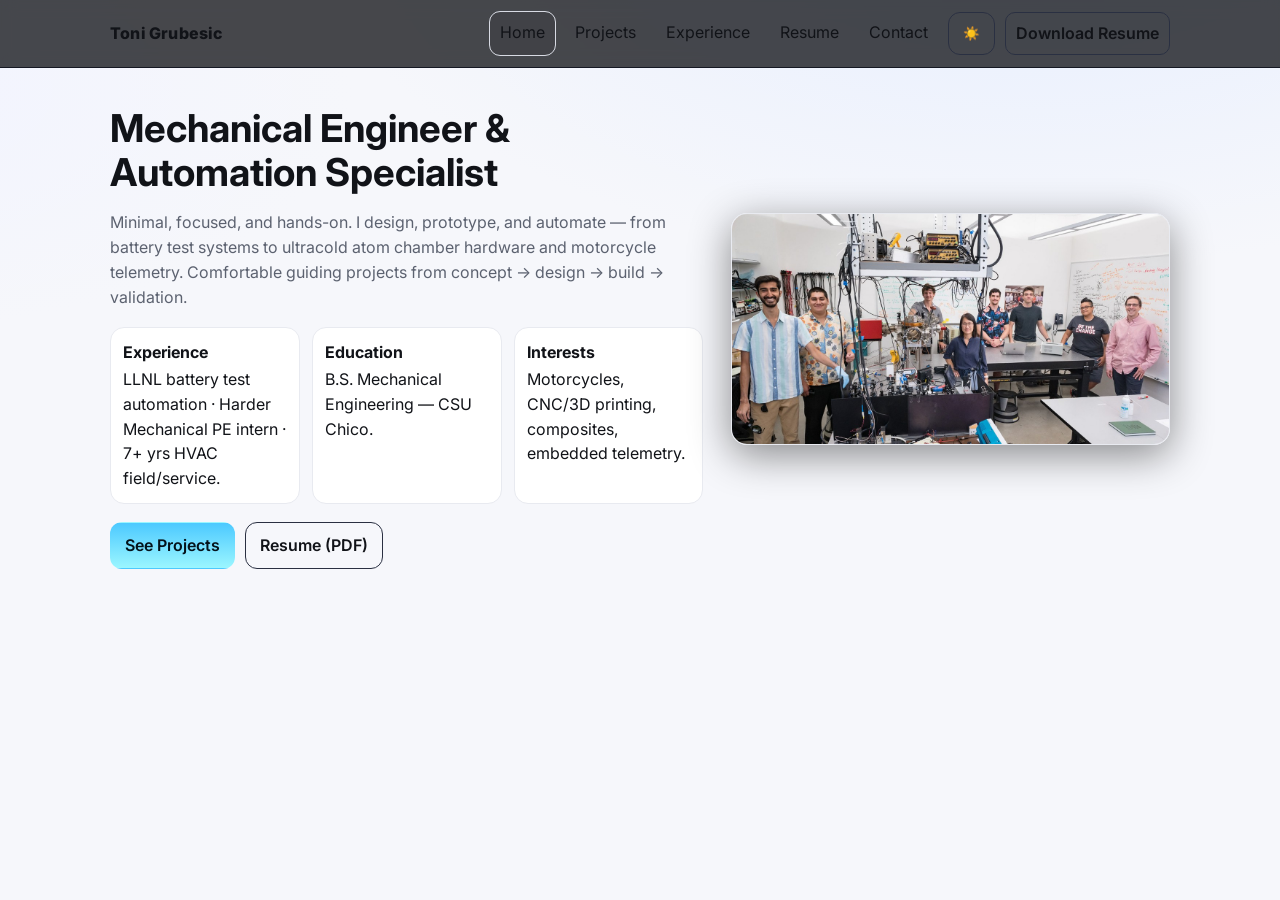
==== index.html @ 4d221093 "Update index.html" ====
<!doctype html>
<html lang="en">
<head>
  <meta charset="utf-8" />
  <meta name="viewport" content="width=device-width, initial-scale=1" />
  <title>Toni Grubesic — Portfolio</title>

  <!-- Fonts -->
  <link rel="preconnect" href="https://fonts.googleapis.com">
  <link rel="preconnect" href="https://fonts.gstatic.com" crossorigin>
  <link href="https://fonts.googleapis.com/css2?family=Inter:wght@400;600;800&display=swap" rel="stylesheet">

  <!-- Styles & Script (relative paths for project pages) -->
  <link rel="stylesheet" href="./style.css?v=13" />
  <script src="./main.js?v=13" defer></script>
</head>
<body>
  <!-- HEADER / NAV -->
  <header class="site-header">
    <nav class="nav" role="navigation" aria-label="Main">
      <!-- Brand: larger & routes to Contact -->
      <a class="brand" href="#contact" data-tab="contact" role="tab" aria-controls="contact" aria-selected="false">
        Toni Grubesic
      </a>

      <div class="links" role="tablist" aria-label="Primary">
        <a href="#home" data-tab="home" role="tab" aria-controls="home" aria-selected="true" aria-current="page">Home</a>
        <a href="#projects" data-tab="projects" role="tab" aria-controls="projects" aria-selected="false">Projects</a>
        <a href="#experience" data-tab="experience" role="tab" aria-controls="experience" aria-selected="false">Experience</a>
        <a href="#resume" data-tab="resume" role="tab" aria-controls="resume" aria-selected="false">Resume</a>
        <a href="#contact" data-tab="contact" role="tab" aria-controls="contact" aria-selected="false">Contact</a>

        <!-- theme toggle (not a tab) -->
        <button id="theme-toggle" class="button ghost" type="button" aria-pressed="false" title="Toggle theme">🌙</button>

        <!-- open/download PDF directly (not a tab) -->
        <a class="button ghost" href="./assets/Toni_Grubesic_Resume.pdf" target="_blank" rel="noopener">Download Resume</a>
      </div>
    </nav>
  </header>

  <main class="container">
    <!-- HOME -->
    <section id="home" class="tab active" role="tabpanel" aria-labelledby="nav-home">
      <div class="hero compact-hero">
        <div class="hero-text">
          <h1>Mechanical Engineer &amp; Automation Specialist</h1>
          <p class="lead">
            Minimal, focused, and hands-on. I design, prototype, and automate —
            from battery test systems to ultracold atom chamber hardware and motorcycle telemetry.
            Comfortable guiding projects from concept → design → build → validation.
          </p>

          <div class="quick-grid">
            <div class="qcard">
              <div class="qtitle">Experience</div>
              <div class="qbody">LLNL battery test automation · Harder Mechanical PE intern · 7+ yrs HVAC field/service.</div>
            </div>
            <div class="qcard">
              <div class="qtitle">Education</div>
              <div class="qbody">B.S. Mechanical Engineering — CSU Chico.</div>
            </div>
            <div class="qcard">
              <div class="qtitle">Interests</div>
              <div class="qbody">Motorcycles, CNC/3D printing, composites, embedded telemetry.</div>
            </div>
          </div>

          <div class="actions">
            <a class="button primary" href="#projects" data-tab="projects" role="tab" aria-controls="projects">See Projects</a>
            <a class="button" href="./assets/Toni_Grubesic_Resume.pdf" target="_blank" rel="noopener">Resume (PDF)</a>
          </div>
        </div>

        <div class="hero-media">
          <img src="./images/preview.jpg" alt="Ultracold atom lab — team and chamber setup" loading="eager" decoding="async" width="1200" height="630">
        </div>
      </div>
    </section>

    <!-- PROJECTS -->
    <section id="projects" class="tab" role="tabpanel" aria-labelledby="nav-projects">
      <h2>Projects</h2>
      <p class="muted">High-level first. Click to expand for build details and outcomes.</p>

      <details class="card">
        <summary><strong>Motorcycle Telemetry &amp; Lean-Angle System</strong> <span class="muted">• 2024–present</span></summary>
        <div>
          <p>
            Raspberry Pi 5 on-bike telemetry platform with IMU + GNSS + TFT UI. Reliable lean-angle, g-load, GPS speed/track,
            and select ECU parameters in a weather-resistant package.
          </p>
          <ul>
            <li><strong>Sensors</strong>: BNO085 (9-DoF) orientation; u-blox NEO-M9N GNSS for track/speed.</li>
            <li><strong>UI</strong>: Multi-page TFT dashboard (ride metrics, trail mode, settings); smooth page transitions.</li>
            <li><strong>Firmware</strong>: Python/CircuitPython drivers; Kalman-style smoothing; rate limiting &amp; hysteresis.</li>
            <li><strong>Electrical</strong>: Custom harness with keyed, waterproof connectors; inline protection &amp; strain relief.</li>
            <li><strong>Mechanical</strong>: 3D-printed housing with vibration isolation; weather-seal gaskets.</li>
            <li><strong>Status</strong>: Stage-1 outdoor validation complete; Stage-2 waterproof integration in progress.</li>
          </ul>
          <p class="muted">Next: SD logging, ECU temps/AFR, TPMS integration.</p>
        </div>
      </details>

      <details class="card" style="margin-top:12px">
        <summary><strong>Ultracold Atom Chamber — Mechanical Hardware</strong> <span class="muted">• 2022–2023</span></summary>
        <div>
          <ul>
            <li>Fabricated/assembled UHV components; alignment jigs for optical access &amp; thermal management.</li>
            <li>Specified materials/finishes for vacuum compatibility; supported bake-out &amp; leak-check cycles.</li>
            <li>Worked with the physics team to balance mechanical tolerances with optical alignment constraints.</li>
          </ul>
        </div>
      </details>

      <details class="card" style="margin-top:12px">
        <summary><strong>Battery Test Fixtures &amp; Automation</strong> <span class="muted">• 2023–2024</span></summary>
        <div>
          <ul>
            <li>Designed test fixtures &amp; safety interlocks for automated cycling setups.</li>
            <li>Python/LabVIEW automation for cycling protocols, DAQ, and templated reports.</li>
            <li>Documented procedures; operator checklists; wiring diagrams &amp; labeling.</li>
          </ul>
        </div>
      </details>
    </section>

    <!-- EXPERIENCE -->
    <section id="experience" class="tab" role="tabpanel" aria-labelledby="nav-experience">
      <h2>Experience</h2>
      <div class="timeline">
        <div class="item">
          <strong>Lawrence Livermore National Laboratory</strong> — Battery Test Automation
          <div class="meta">2023–2024 · Python, LabVIEW, DAQ, safety interlocks</div>
          <ul>
            <li>Automated cycling &amp; logging workflows; generated fast-turn reports for performance analysis.</li>
            <li>Designed/validated fixtures with interlocks and E-stop logic for safe unattended runs.</li>
            <li>Standardized wiring/labels; wrote procedures for handoff to lab users.</li>
          </ul>
        </div>
        <div class="item">
          <strong>Harder Mechanical</strong> — Project Engineer Intern
          <div class="meta">2023 · Scheduling, cost control, vendor coordination</div>
          <ul>
            <li>Maintained Primavera P6 schedules; helped with change orders and materials take-offs.</li>
            <li>Coordinated vendor quotes/lead times; kept site teams unblocked.</li>
          </ul>
        </div>
        <div class="item">
          <strong>GB Heating &amp; AC</strong> — Field / Service
          <div class="meta">2016–present</div>
          <ul>
            <li>Diagnostics and installs; customer requirements → solutions; hands-on build/repair.</li>
          </ul>
        </div>
      </div>
    </section>

    <!-- RESUME (inline PDF viewer) -->
    <section id="resume" class="tab" role="tabpanel" aria-labelledby="nav-resume">
      <h2>Resume</h2>
      <p class="muted">View inline or open in a new tab.</p>

      <div class="card" style="padding:0; overflow:hidden;">
        <!-- Put your PDF at ./assets/Toni_Grubesic_Resume.pdf -->
        <iframe
          src="./assets/Toni_Grubesic_Resume.pdf#view=FitH"
          title="Toni Grubesic — Resume (PDF)"
          style="width:100%; height:70vh; border:0;"
        ></iframe>
      </div>

      <div class="actions" style="margin-top:10px;">
        <a class="button primary" href="./assets/Toni_Grubesic_Resume.pdf" target="_blank" rel="noopener">Open in new tab</a>
        <a class="button" href="./assets/Toni_Grubesic_Resume.pdf" download>Download PDF</a>
      </div>
    </section>

    <!-- CONTACT -->
    <section id="contact" class="tab" role="tabpanel" aria-labelledby="nav-contact">
      <h2>Contact</h2>
      <p class="muted">Open to full-time roles and contract work.</p>
      <div class="contact-list">
        <a href="mailto:tonigrubesic98@gmail.com">Email: tonigrubesic98@gmail.com</a>
        <a href="https://github.com/TG-Works" target="_blank" rel="noopener">GitHub: TG-Works</a>
        <a href="https://www.linkedin.com/in/toni-grubesic" target="_blank" rel="noopener">LinkedIn: /in/toni-grubesic</a>
        <a href="./assets/Toni_Grubesic_Resume.pdf" target="_blank" rel="noopener">Resume (PDF)</a>
      </div>
    </section>
  </main>

  <noscript>
    <div class="noscript">JavaScript is off — tabs will still work, but multiple sections may show at once.</div>
  </noscript>
</body>
</html>
---- style.css ----
/* ---------- Theme tokens (dark as default) ---------- */
:root{
  --bg: #0b0c10;
  --surf: #0f1117;
  --border: #1a2030;
  --muted: #a3a7b3;
  --text: #e8eaf0;
  --brand: #4cc9ff;
  --brand-2: #9bf6ff;
  --maxw: 1100px;
}

*{ box-sizing:border-box; }
html,body{ height:100%; }

body{
  margin:0;
  font-family: Inter, system-ui, -apple-system, Segoe UI, Roboto, Helvetica, Arial, "Apple Color Emoji", "Segoe UI Emoji";
  background:
    radial-gradient(1200px 600px at 80% -10%, #132032 0%, transparent 60%) no-repeat,
    radial-gradient(800px 400px at -10% 10%, #231b2e 0%, transparent 60%) no-repeat,
    var(--bg);
  color: var(--text);
  line-height: 1.55;
}

/* ---------- Header / Nav ---------- */
.site-header{
  position: sticky; top: 0; z-index: 50;
  background: rgba(11,12,16,.75);
  backdrop-filter: blur(8px);
  border-bottom: 1px solid #151823;
}
.nav{
  max-width: var(--maxw);
  margin: auto;
  display: flex; align-items: center; justify-content: space-between;
  padding: 12px 20px; gap: 12px;
}
.brand{ font-weight: 800; letter-spacing: .2px; text-decoration: none; color: var(--text); }
.links{ display: flex; flex-wrap: wrap; gap: 10px; }
.links a{
  color: var(--text); text-decoration: none;
  padding: 8px 10px; border-radius: 10px;
}
.links a.active,
.links a[aria-current="page"]{
  background: rgba(255,255,255,.08);
  outline: 1px solid #1e2230;
}
.button{
  display: inline-block; padding: 10px 14px; border-radius: 12px;
  border: 1px solid #2a3042; text-decoration: none; color: var(--text); font-weight: 600;
}
.button.primary{
  background: linear-gradient(180deg, var(--brand), var(--brand-2));
  color:#04121a; border-color: transparent;
}
.button.ghost{ background: transparent; }

.container{ max-width: var(--maxw); margin: auto; padding: 28px 20px 80px; }

/* ---------- Tabs (with no-JS fallback) ---------- */
.tab{ display: none; }
.tab.active,
.tab:target{ display: block; animation: fade .28s ease; }

@keyframes fade{
  from{ opacity:0; transform: translateY(6px); }
  to  { opacity:1; transform: none; }
}

/* ---------- Hero ---------- */
.hero{
  display: grid; grid-template-columns: 1.15fr .85fr;
  gap: 28px; align-items: center;
}
.hero-media img{
  width: 100%; height: auto;
  border-radius: 16px;
  box-shadow: 0 10px 40px rgba(0,0,0,.45);
  border: 1px solid var(--border);
}
.lead{ color: var(--muted); }

/* ---------- Quick cards ---------- */
.quick-grid{
  display: grid; grid-template-columns: repeat(3, minmax(0,1fr));
  gap: 12px; margin: 18px 0;
}
.qcard{
  background: var(--surf);
  border: 1px solid var(--border);
  border-radius: 14px; padding: 12px;
  color: var(--text);
}
.qtitle{ font-weight: 700; margin-bottom: 2px; }
.muted{ color: var(--muted); }
.actions{ display:flex; gap:10px; margin-top:8px; }

/* ---------- Typography / cards ---------- */
h1,h2{ line-height:1.15; }
h1{ font-size: clamp(28px, 3vw, 42px); margin: 10px 0; }
h2{ font-size: clamp(22px, 2.4vw, 30px); margin: 8px 0 14px; }

.card, details.card{
  background: var(--surf);
  border: 1px solid var(--border);
  border-radius: 16px;
  padding: 16px;
}
details.card{ padding: 0; }
details.card > summary{
  cursor: pointer; padding: 14px 16px; list-style: none;
}
details.card > summary::-webkit-details-marker{ display:none; }
details.card > div{ padding: 0 16px 16px; }

/* ---------- Experience ---------- */
.timeline{ display:grid; gap:12px; }
.item{
  padding:14px; border:1px solid var(--border);
  border-radius:14px; background: var(--surf);
  color: var(--text);
}
.item .meta{ font-size:.95rem; color: var(--muted); }

/* ---------- Contact ---------- */
.contact-list{ display:grid; gap:10px; margin:12px 0; }
.contact-list a{
  display:inline-flex; align-items:center; gap:8px;
  text-decoration:none; color: var(--text);
  padding:10px 12px; border-radius:12px;
  border:1px solid #2a3042; background: var(--surf);
}

/* ---------- Focus & mobile ---------- */
:focus-visible{ outline: 2px solid var(--brand); outline-offset:2px; }

@media (max-width: 900px){
  .hero{ grid-template-columns: 1fr; }
  .quick-grid{ grid-template-columns: 1fr; }
}

/* ---------- No-JS info ---------- */
.noscript{
  max-width: var(--maxw); margin: 0 auto; padding: 10px 20px;
  color: #111; background: #fffae6; border: 1px solid #ffe58f;
}

/* ---------- Light theme overrides ---------- */
:root[data-theme="light"]{
  --bg: #f6f7fb;
  --surf: #ffffff;
  --border: #e8eaf0;
  --muted: #5c6270;
  --text: #111318;
}
:root[data-theme="light"] body{
  background:
    radial-gradient(1200px 600px at 80% -10%, #e6eeff 0%, transparent 60%) no-repeat,
    radial-gradient(800px 400px at -10% 10%, #f2f4ff 0%, transparent 60%) no-repeat,
    var(--bg);
  color: var(--text);
}
:root[data-theme="light"] .links a.active,
:root[data-theme="light"] .links a[aria-current="page"]{
  background: rgba(0,0,0,.06);
  outline: 1px solid #d7dae3;
}
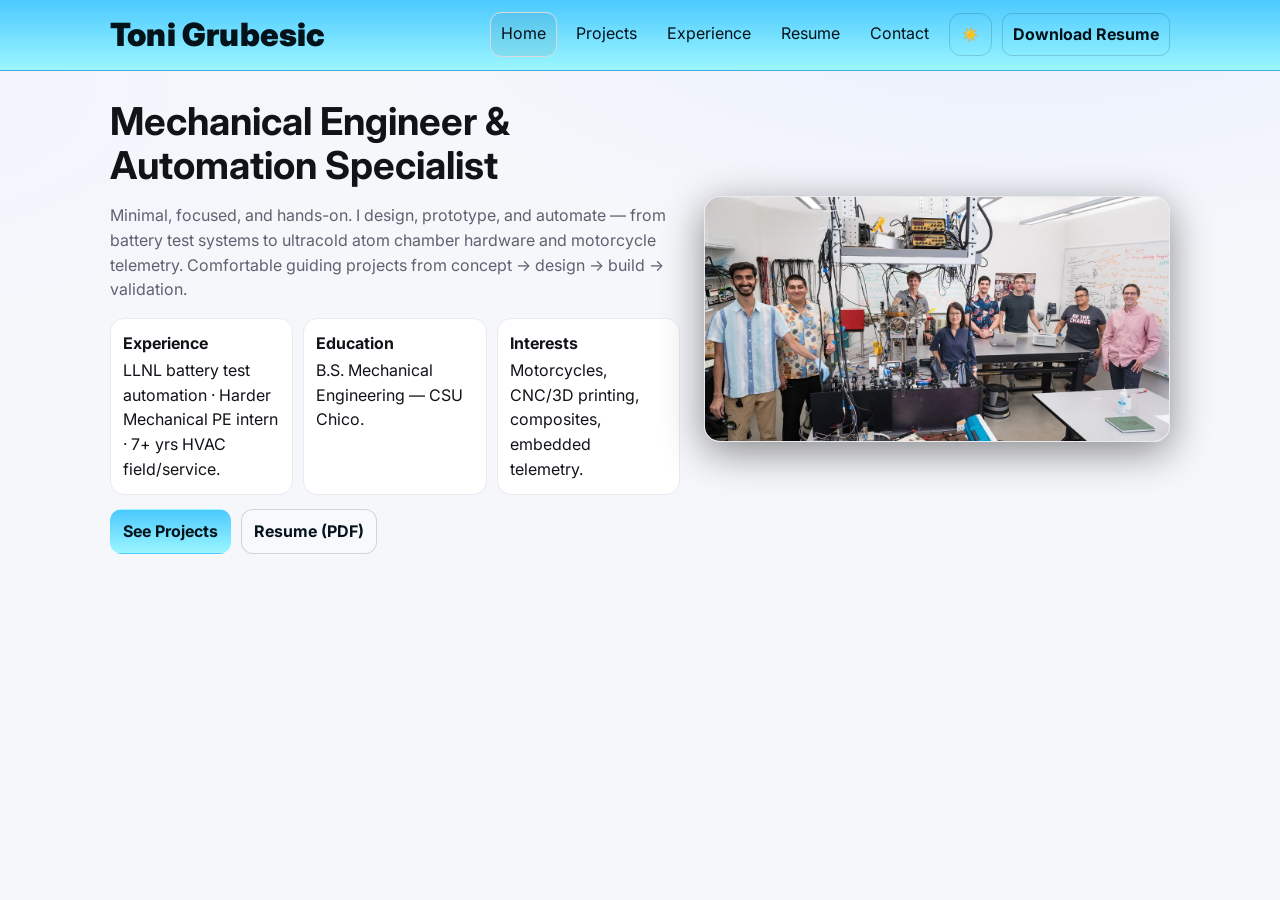
==== commit c7e0bc3e: "Update index.html" ====
--- a/index.html
+++ b/index.html
@@ -181,9 +181,9 @@
       <h2>Contact</h2>
       <p class="muted">Open to full-time roles and contract work.</p>
       <div class="contact-list">
-        <a href="mailto:tonigrubesic98@gmail.com">Email: tonigrubesic98@gmail.com</a>
+        <a href="mailto:tonigrubesic2002@gmail.com">Email: tonigrubesic2002@gmail.com</a>
         <a href="https://github.com/TG-Works" target="_blank" rel="noopener">GitHub: TG-Works</a>
-        <a href="https://www.linkedin.com/in/toni-grubesic" target="_blank" rel="noopener">LinkedIn: /in/toni-grubesic</a>
+        <a href="https://www.linkedin.com/in/toni-grubesic-24b116348/" target="_blank" rel="noopener">LinkedIn: Toni Grubesic</a>
         <a href="./assets/Toni_Grubesic_Resume.pdf" target="_blank" rel="noopener">Resume (PDF)</a>
       </div>
     </section>
--- a/style.css
+++ b/style.css
@@ -5,8 +5,8 @@
   --border: #1a2030;
   --muted: #a3a7b3;
   --text: #e8eaf0;
-  --brand: #4cc9ff;
-  --brand-2: #9bf6ff;
+  --brand: #4cc9ff;   /* matches See Projects button */
+  --brand-2: #9bf6ff; /* gradient end */
   --maxw: 1100px;
 }
 
@@ -25,32 +25,37 @@
 }
 
 /* ---------- Header / Nav ---------- */
+/* Header uses the same blue gradient as the primary button */
 .site-header{
   position: sticky; top: 0; z-index: 50;
-  background: rgba(11,12,16,.75);
-  backdrop-filter: blur(8px);
-  border-bottom: 1px solid #151823;
+  background: linear-gradient(180deg, var(--brand), var(--brand-2));
+  border-bottom: 1px solid rgba(0,0,0,.15);
 }
 .nav{
   max-width: var(--maxw);
   margin: auto;
   display: flex; align-items: center; justify-content: space-between;
-  padding: 12px 20px; gap: 12px;
+  padding: 10px 20px; gap: 12px;
 }
-.brand{ font-weight: 800; letter-spacing: .2px; text-decoration: none; color: var(--text); }
+.brand{
+  font-weight: 900; letter-spacing: .2px; text-decoration: none;
+  color: #04121a; /* dark text over bright header */
+  font-size: clamp(24px, 2.6vw, 32px); /* bigger brand */
+}
 .links{ display: flex; flex-wrap: wrap; gap: 10px; }
 .links a{
-  color: var(--text); text-decoration: none;
+  color: #04121a; text-decoration: none; /* dark text on blue header */
   padding: 8px 10px; border-radius: 10px;
 }
 .links a.active,
 .links a[aria-current="page"]{
-  background: rgba(255,255,255,.08);
-  outline: 1px solid #1e2230;
+  background: rgba(0,0,0,.06);
+  outline: 1px solid rgba(0,0,0,.15);
 }
 .button{
-  display: inline-block; padding: 10px 14px; border-radius: 12px;
-  border: 1px solid #2a3042; text-decoration: none; color: var(--text); font-weight: 600;
+  display: inline-block; padding: 9px 12px; border-radius: 12px;
+  border: 1px solid rgba(0,0,0,.15); text-decoration: none; color: #04121a; font-weight: 700;
+  background: rgba(255,255,255,.28);
 }
 .button.primary{
   background: linear-gradient(180deg, var(--brand), var(--brand-2));
@@ -58,12 +63,15 @@
 }
 .button.ghost{ background: transparent; }
 
-.container{ max-width: var(--maxw); margin: auto; padding: 28px 20px 80px; }
+.container{ max-width: var(--maxw); margin: auto; padding: 20px 20px 56px; }
+
+/* Reduce empty space: tighter hero */
+.compact-hero{ gap: 20px; }
 
 /* ---------- Tabs (with no-JS fallback) ---------- */
 .tab{ display: none; }
 .tab.active,
-.tab:target{ display: block; animation: fade .28s ease; }
+.tab:target{ display: block; animation: fade .24s ease; }
 
 @keyframes fade{
   from{ opacity:0; transform: translateY(6px); }
@@ -72,8 +80,8 @@
 
 /* ---------- Hero ---------- */
 .hero{
-  display: grid; grid-template-columns: 1.15fr .85fr;
-  gap: 28px; align-items: center;
+  display: grid; grid-template-columns: 1.1fr .9fr;
+  gap: 24px; align-items: center;
 }
 .hero-media img{
   width: 100%; height: auto;
@@ -86,7 +94,7 @@
 /* ---------- Quick cards ---------- */
 .quick-grid{
   display: grid; grid-template-columns: repeat(3, minmax(0,1fr));
-  gap: 12px; margin: 18px 0;
+  gap: 10px; margin: 14px 0;
 }
 .qcard{
   background: var(--surf);
@@ -96,12 +104,12 @@
 }
 .qtitle{ font-weight: 700; margin-bottom: 2px; }
 .muted{ color: var(--muted); }
-.actions{ display:flex; gap:10px; margin-top:8px; }
+.actions{ display:flex; gap:10px; margin-top:10px; }
 
 /* ---------- Typography / cards ---------- */
 h1,h2{ line-height:1.15; }
-h1{ font-size: clamp(28px, 3vw, 42px); margin: 10px 0; }
-h2{ font-size: clamp(22px, 2.4vw, 30px); margin: 8px 0 14px; }
+h1{ font-size: clamp(28px, 3vw, 42px); margin: 8px 0; }
+h2{ font-size: clamp(22px, 2.4vw, 30px); margin: 6px 0 12px; }
 
 .card, details.card{
   background: var(--surf);
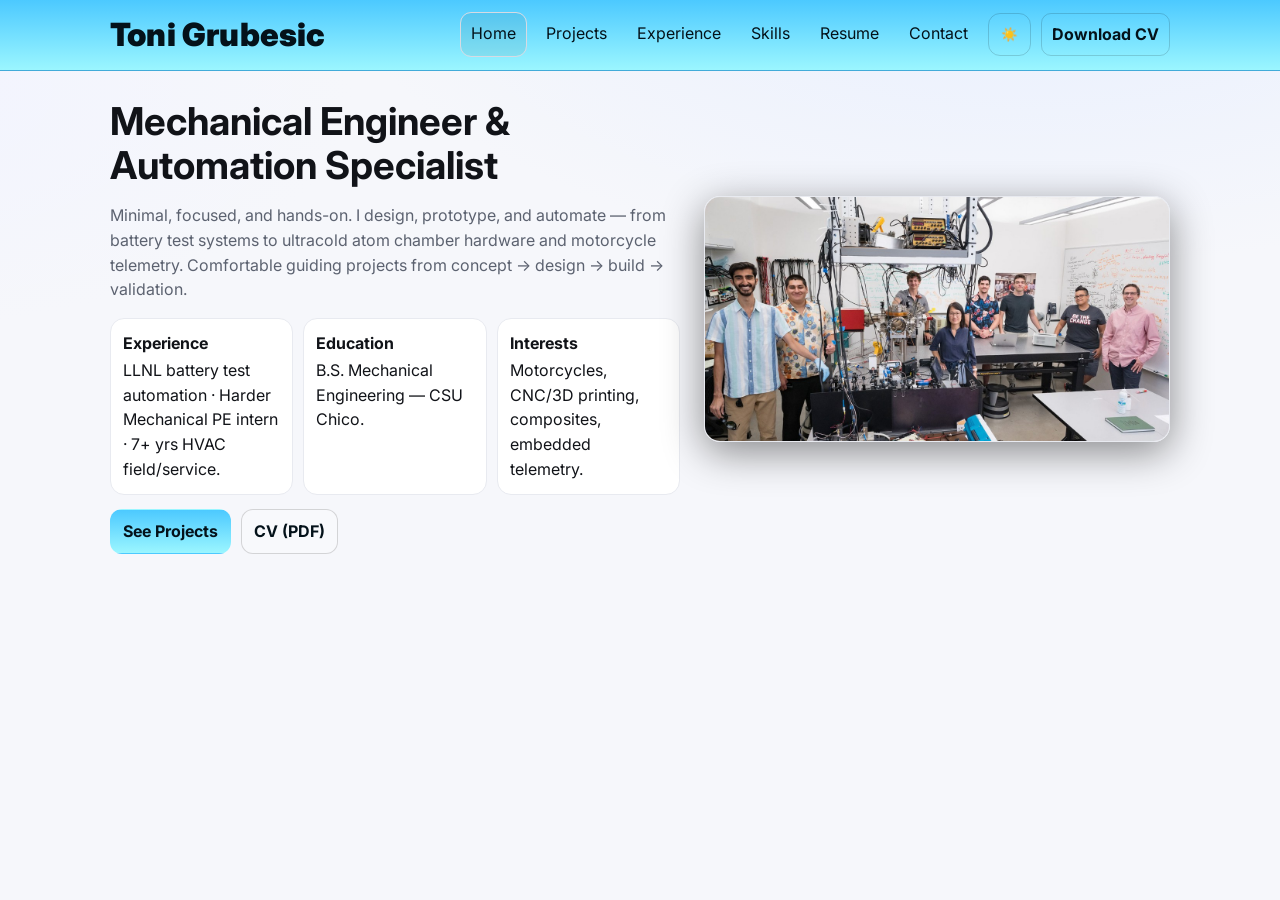
==== commit e1100bb7: "Update index.html" ====
--- a/index.html
+++ b/index.html
@@ -11,8 +11,23 @@
   <link href="https://fonts.googleapis.com/css2?family=Inter:wght@400;600;800&display=swap" rel="stylesheet">
 
   <!-- Styles & Script (relative paths for project pages) -->
-  <link rel="stylesheet" href="./style.css?v=13" />
+  <link rel="stylesheet" href="./style.css?v=14" />
   <script src="./main.js?v=13" defer></script>
+
+  <!-- Structured data -->
+  <script type="application/ld+json">
+  {
+    "@context":"https://schema.org",
+    "@type":"Person",
+    "name":"Toni Grubesic",
+    "jobTitle":"Mechanical Engineer",
+    "url":"https://tg-works.github.io/Portfolio/",
+    "sameAs":[
+      "https://github.com/TG-Works",
+      "https://www.linkedin.com/in/toni-grubesic-24b116348/"
+    ]
+  }
+  </script>
 </head>
 <body>
   <!-- HEADER / NAV -->
@@ -27,14 +42,15 @@
         <a href="#home" data-tab="home" role="tab" aria-controls="home" aria-selected="true" aria-current="page">Home</a>
         <a href="#projects" data-tab="projects" role="tab" aria-controls="projects" aria-selected="false">Projects</a>
         <a href="#experience" data-tab="experience" role="tab" aria-controls="experience" aria-selected="false">Experience</a>
+        <a href="#skills" data-tab="skills" role="tab" aria-controls="skills" aria-selected="false">Skills</a>
         <a href="#resume" data-tab="resume" role="tab" aria-controls="resume" aria-selected="false">Resume</a>
         <a href="#contact" data-tab="contact" role="tab" aria-controls="contact" aria-selected="false">Contact</a>
 
         <!-- theme toggle (not a tab) -->
         <button id="theme-toggle" class="button ghost" type="button" aria-pressed="false" title="Toggle theme">🌙</button>
 
-        <!-- open/download PDF directly (not a tab) -->
-        <a class="button ghost" href="./assets/Toni_Grubesic_Resume.pdf" target="_blank" rel="noopener">Download Resume</a>
+        <!-- direct download (points to CV) -->
+        <a class="button ghost" href="./assets/Toni_Grubesic_CV.pdf" target="_blank" rel="noopener">Download CV</a>
       </div>
     </nav>
   </header>
@@ -68,7 +84,7 @@
 
           <div class="actions">
             <a class="button primary" href="#projects" data-tab="projects" role="tab" aria-controls="projects">See Projects</a>
-            <a class="button" href="./assets/Toni_Grubesic_Resume.pdf" target="_blank" rel="noopener">Resume (PDF)</a>
+            <a class="button" href="./assets/Toni_Grubesic_CV.pdf" target="_blank" rel="noopener">CV (PDF)</a>
           </div>
         </div>
 
@@ -81,45 +97,41 @@
     <!-- PROJECTS -->
     <section id="projects" class="tab" role="tabpanel" aria-labelledby="nav-projects">
       <h2>Projects</h2>
-      <p class="muted">High-level first. Click to expand for build details and outcomes.</p>
+      <p class="muted">Problem → Solution → Result. Click to expand.</p>
 
       <details class="card">
+        <summary><strong>Battery Press &amp; Automation System (LLNL)</strong> <span class="muted">• 2024–2025</span></summary>
+        <div>
+          <p><strong>Problem:</strong> Assemble & test experimental batteries under controlled pressure & temperature with repeatability and safety.</p>
+          <p><strong>Solution:</strong> Designed/built a precision press (miniature, tight-tolerance components). Integrated into Python/LabVIEW rigs (cyclers, PSUs, chambers) via SCPI/serial with modular drivers, recipe executors, and QC/safety interlocks.</p>
+          <p><strong>Result:</strong> Higher repeatability & compliance; faster analysis/reporting (pandas/matplotlib); documented procedures and training for researchers.</p>
+          <ul class="muted">
+            <li>Calibration & commissioning support; traceable runs & automated reports.</li>
+            <li>Operator docs and handoff package for lab users.</li>
+          </ul>
+        </div>
+      </details>
+
+      <details class="card" style="margin-top:12px">
         <summary><strong>Motorcycle Telemetry &amp; Lean-Angle System</strong> <span class="muted">• 2024–present</span></summary>
         <div>
-          <p>
-            Raspberry Pi 5 on-bike telemetry platform with IMU + GNSS + TFT UI. Reliable lean-angle, g-load, GPS speed/track,
-            and select ECU parameters in a weather-resistant package.
-          </p>
-          <ul>
-            <li><strong>Sensors</strong>: BNO085 (9-DoF) orientation; u-blox NEO-M9N GNSS for track/speed.</li>
-            <li><strong>UI</strong>: Multi-page TFT dashboard (ride metrics, trail mode, settings); smooth page transitions.</li>
-            <li><strong>Firmware</strong>: Python/CircuitPython drivers; Kalman-style smoothing; rate limiting &amp; hysteresis.</li>
-            <li><strong>Electrical</strong>: Custom harness with keyed, waterproof connectors; inline protection &amp; strain relief.</li>
-            <li><strong>Mechanical</strong>: 3D-printed housing with vibration isolation; weather-seal gaskets.</li>
-            <li><strong>Status</strong>: Stage-1 outdoor validation complete; Stage-2 waterproof integration in progress.</li>
-          </ul>
-          <p class="muted">Next: SD logging, ECU temps/AFR, TPMS integration.</p>
+          <p><strong>Problem:</strong> Real-time telemetry with robust lean angle and ride metrics that survives vibration and weather.</p>
+          <p><strong>Solution:</strong> Custom harness + enclosure; 9-axis IMU + GNSS + ECU; fusion/filtering; multi-page TFT UI; waterproof connectors & strain relief.</p>
+          <p><strong>Result:</strong> Stable telemetry with reliable lean-angle tracking; ready for extended validation & waterproofing.</p>
+          <ul class="muted">
+            <li>Next: SD logging, ECU temps/AFR, TPMS integration.</li>
+          </ul>
         </div>
       </details>
 
       <details class="card" style="margin-top:12px">
-        <summary><strong>Ultracold Atom Chamber — Mechanical Hardware</strong> <span class="muted">• 2022–2023</span></summary>
+        <summary><strong>SAE Baja — Chassis & Fabrication</strong> <span class="muted">• 2022–2023</span></summary>
         <div>
-          <ul>
-            <li>Fabricated/assembled UHV components; alignment jigs for optical access &amp; thermal management.</li>
-            <li>Specified materials/finishes for vacuum compatibility; supported bake-out &amp; leak-check cycles.</li>
-            <li>Worked with the physics team to balance mechanical tolerances with optical alignment constraints.</li>
-          </ul>
-        </div>
-      </details>
-
-      <details class="card" style="margin-top:12px">
-        <summary><strong>Battery Test Fixtures &amp; Automation</strong> <span class="muted">• 2023–2024</span></summary>
-        <div>
-          <ul>
-            <li>Designed test fixtures &amp; safety interlocks for automated cycling setups.</li>
-            <li>Python/LabVIEW automation for cycling protocols, DAQ, and templated reports.</li>
-            <li>Documented procedures; operator checklists; wiring diagrams &amp; labeling.</li>
+          <p><strong>Scope:</strong> Contributed to off-road competition chassis with an emphasis on strength, reliability, and repeatability.</p>
+          <ul>
+            <li>Machining of precision components; TIG/MIG welding; structural fabrication.</li>
+            <li>Fixtures/jigs for repeatable assembly and alignment.</li>
+            <li>Testing/inspection for rigidity, durability, and safety compliance.</li>
           </ul>
         </div>
       </details>
@@ -130,49 +142,91 @@
       <h2>Experience</h2>
       <div class="timeline">
         <div class="item">
-          <strong>Lawrence Livermore National Laboratory</strong> — Battery Test Automation
-          <div class="meta">2023–2024 · Python, LabVIEW, DAQ, safety interlocks</div>
-          <ul>
-            <li>Automated cycling &amp; logging workflows; generated fast-turn reports for performance analysis.</li>
-            <li>Designed/validated fixtures with interlocks and E-stop logic for safe unattended runs.</li>
-            <li>Standardized wiring/labels; wrote procedures for handoff to lab users.</li>
-          </ul>
-        </div>
-        <div class="item">
-          <strong>Harder Mechanical</strong> — Project Engineer Intern
-          <div class="meta">2023 · Scheduling, cost control, vendor coordination</div>
-          <ul>
-            <li>Maintained Primavera P6 schedules; helped with change orders and materials take-offs.</li>
+          <strong>Automation Engineer (Battery Testing) — Contract</strong> — Lawrence Livermore National Laboratory (LLNL), Livermore, CA
+          <div class="meta">2024–2025 · Python, LabVIEW, DAQ, SCPI/serial, QC &amp; safety interlocks</div>
+          <ul>
+            <li>Designed/built a precision press for experimental batteries; integrated into automated rigs (cyclers, PSUs, chambers).</li>
+            <li>Developed modular drivers &amp; recipe executors with real-time QC/safety; improved repeatability &amp; compliance.</li>
+            <li>Automated analysis/reporting; authored user documentation and trained researchers.</li>
+          </ul>
+        </div>
+        <div class="item">
+          <strong>Undergraduate Research Assistant — Ultralow-Temperature Systems</strong> — CSU Chico
+          <div class="meta">2022–2024</div>
+          <ul>
+            <li>Contributed to vacuum test chamber for ultracold atom experiments; precision components &amp; alignment.</li>
+            <li>CAD, tolerance analysis, materials selection for extreme conditions; presented in design reviews.</li>
+          </ul>
+        </div>
+        <div class="item">
+          <strong>Project Engineer Intern</strong> — Harder Mechanical Contractors, Inc.
+          <div class="meta">Summer 2024 · Scheduling, cost control, vendor coordination</div>
+          <ul>
+            <li>Maintained Primavera P6 schedules; supported RFIs/submittals/change orders and materials take-offs.</li>
             <li>Coordinated vendor quotes/lead times; kept site teams unblocked.</li>
           </ul>
         </div>
         <div class="item">
-          <strong>GB Heating &amp; AC</strong> — Field / Service
-          <div class="meta">2016–present</div>
-          <ul>
-            <li>Diagnostics and installs; customer requirements → solutions; hands-on build/repair.</li>
-          </ul>
-        </div>
-      </div>
-    </section>
-
-    <!-- RESUME (inline PDF viewer) -->
+          <strong>HVAC Technician &amp; Service Coordinator</strong> — GB Heating &amp; AC, Pacheco, CA
+          <div class="meta">2017–2025</div>
+          <ul>
+            <li>Diagnostics and installs; customer requirements → solutions; hands-on build/repair and documentation.</li>
+          </ul>
+        </div>
+      </div>
+    </section>
+
+    <!-- SKILLS -->
+    <section id="skills" class="tab" role="tabpanel" aria-labelledby="nav-skills">
+      <h2>Skills &amp; Tooling</h2>
+      <div class="skills-grid">
+        <div class="card">
+          <h3>Battery &amp; Test Systems</h3>
+          <p class="tagset">
+            <span>Python (SCPI/serial)</span><span>LabVIEW</span><span>DAQ integration</span>
+            <span>QC thresholds</span><span>Safety interlocks</span><span>Automated pipelines</span>
+          </p>
+        </div>
+        <div class="card">
+          <h3>Mechanical Design &amp; CAD</h3>
+          <p class="tagset">
+            <span>SolidWorks</span><span>Fusion 360</span><span>GD&amp;T</span>
+            <span>Tolerance analysis</span><span>Fixtures &amp; jigs</span><span>Drawings</span>
+          </p>
+        </div>
+        <div class="card">
+          <h3>Fabrication &amp; Prototyping</h3>
+          <p class="tagset">
+            <span>3-axis CNC</span><span>Manual mill/lathe</span><span>TIG/MIG</span>
+            <span>Sheet metal</span><span>CF layup</span><span>3D printing (FDM/CF)</span>
+          </p>
+        </div>
+        <div class="card">
+          <h3>Analysis &amp; Project Tools</h3>
+          <p class="tagset">
+            <span>FEA (static/thermal/modal)</span><span>DFM/DFA</span><span>Git</span>
+            <span>Excel/Sheets</span><span>Primavera P6</span><span>Tech docs</span>
+          </p>
+        </div>
+      </div>
+    </section>
+
+    <!-- RESUME / CV (inline PDF viewer) -->
     <section id="resume" class="tab" role="tabpanel" aria-labelledby="nav-resume">
-      <h2>Resume</h2>
+      <h2>Resume / CV</h2>
       <p class="muted">View inline or open in a new tab.</p>
 
       <div class="card" style="padding:0; overflow:hidden;">
-        <!-- Put your PDF at ./assets/Toni_Grubesic_Resume.pdf -->
         <iframe
-          src="./assets/Toni_Grubesic_Resume.pdf#view=FitH"
-          title="Toni Grubesic — Resume (PDF)"
+          src="./assets/Toni_Grubesic_CV.pdf#view=FitH"
+          title="Toni Grubesic — CV (PDF)"
           style="width:100%; height:70vh; border:0;"
         ></iframe>
       </div>
 
       <div class="actions" style="margin-top:10px;">
-        <a class="button primary" href="./assets/Toni_Grubesic_Resume.pdf" target="_blank" rel="noopener">Open in new tab</a>
-        <a class="button" href="./assets/Toni_Grubesic_Resume.pdf" download>Download PDF</a>
+        <a class="button primary" href="./assets/Toni_Grubesic_CV.pdf" target="_blank" rel="noopener">Open CV in new tab</a>
+        <a class="button" href="./assets/Toni_Grubesic_CV.pdf" download>Download CV (PDF)</a>
       </div>
     </section>
 
@@ -184,7 +238,7 @@
         <a href="mailto:tonigrubesic2002@gmail.com">Email: tonigrubesic2002@gmail.com</a>
         <a href="https://github.com/TG-Works" target="_blank" rel="noopener">GitHub: TG-Works</a>
         <a href="https://www.linkedin.com/in/toni-grubesic-24b116348/" target="_blank" rel="noopener">LinkedIn: Toni Grubesic</a>
-        <a href="./assets/Toni_Grubesic_Resume.pdf" target="_blank" rel="noopener">Resume (PDF)</a>
+        <a href="./assets/Toni_Grubesic_CV.pdf" target="_blank" rel="noopener">CV (PDF)</a>
       </div>
     </section>
   </main>
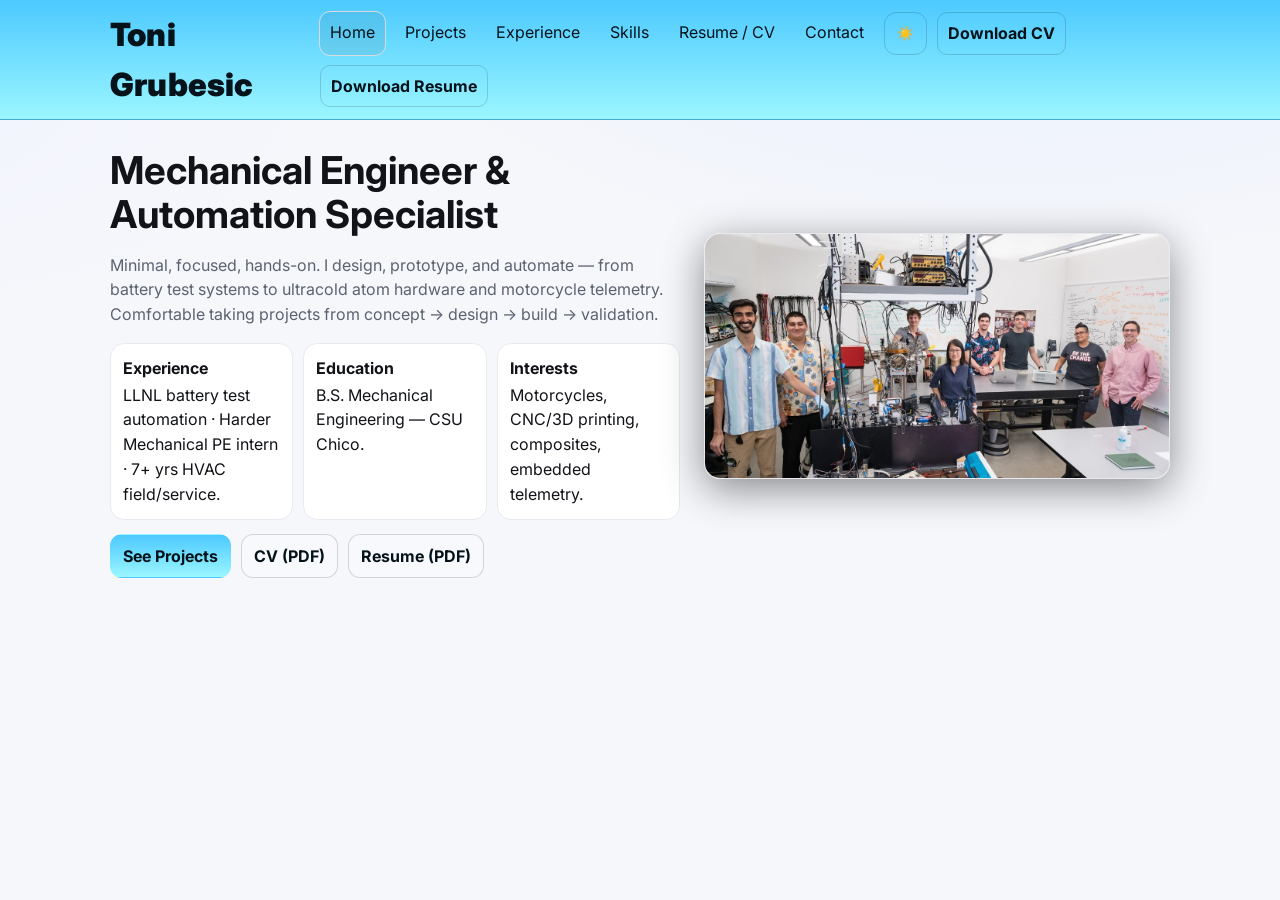
==== commit 62db83b2: "Update index.html" ====
--- a/index.html
+++ b/index.html
@@ -10,8 +10,8 @@
   <link rel="preconnect" href="https://fonts.gstatic.com" crossorigin>
   <link href="https://fonts.googleapis.com/css2?family=Inter:wght@400;600;800&display=swap" rel="stylesheet">
 
-  <!-- Styles & Script (relative paths for project pages) -->
-  <link rel="stylesheet" href="./style.css?v=14" />
+  <!-- Styles & Script -->
+  <link rel="stylesheet" href="./style.css?v=15" />
   <script src="./main.js?v=13" defer></script>
 
   <!-- Structured data -->
@@ -43,14 +43,15 @@
         <a href="#projects" data-tab="projects" role="tab" aria-controls="projects" aria-selected="false">Projects</a>
         <a href="#experience" data-tab="experience" role="tab" aria-controls="experience" aria-selected="false">Experience</a>
         <a href="#skills" data-tab="skills" role="tab" aria-controls="skills" aria-selected="false">Skills</a>
-        <a href="#resume" data-tab="resume" role="tab" aria-controls="resume" aria-selected="false">Resume</a>
+        <a href="#resume" data-tab="resume" role="tab" aria-controls="resume" aria-selected="false">Resume / CV</a>
         <a href="#contact" data-tab="contact" role="tab" aria-controls="contact" aria-selected="false">Contact</a>
 
         <!-- theme toggle (not a tab) -->
         <button id="theme-toggle" class="button ghost" type="button" aria-pressed="false" title="Toggle theme">🌙</button>
 
-        <!-- direct download (points to CV) -->
+        <!-- direct downloads -->
         <a class="button ghost" href="./assets/Toni_Grubesic_CV.pdf" target="_blank" rel="noopener">Download CV</a>
+        <a class="button ghost" href="./assets/Toni_Grubesic_Resume.pdf" target="_blank" rel="noopener">Download Resume</a>
       </div>
     </nav>
   </header>
@@ -62,9 +63,8 @@
         <div class="hero-text">
           <h1>Mechanical Engineer &amp; Automation Specialist</h1>
           <p class="lead">
-            Minimal, focused, and hands-on. I design, prototype, and automate —
-            from battery test systems to ultracold atom chamber hardware and motorcycle telemetry.
-            Comfortable guiding projects from concept → design → build → validation.
+            Minimal, focused, hands-on. I design, prototype, and automate — from battery test systems to ultracold atom hardware
+            and motorcycle telemetry. Comfortable taking projects from concept → design → build → validation.
           </p>
 
           <div class="quick-grid">
@@ -85,6 +85,7 @@
           <div class="actions">
             <a class="button primary" href="#projects" data-tab="projects" role="tab" aria-controls="projects">See Projects</a>
             <a class="button" href="./assets/Toni_Grubesic_CV.pdf" target="_blank" rel="noopener">CV (PDF)</a>
+            <a class="button" href="./assets/Toni_Grubesic_Resume.pdf" target="_blank" rel="noopener">Resume (PDF)</a>
           </div>
         </div>
 
@@ -211,34 +212,74 @@
       </div>
     </section>
 
-    <!-- RESUME / CV (inline PDF viewer) -->
+    <!-- RESUME / CV -->
     <section id="resume" class="tab" role="tabpanel" aria-labelledby="nav-resume">
       <h2>Resume / CV</h2>
-      <p class="muted">View inline or open in a new tab.</p>
-
-      <div class="card" style="padding:0; overflow:hidden;">
-        <iframe
-          src="./assets/Toni_Grubesic_CV.pdf#view=FitH"
-          title="Toni Grubesic — CV (PDF)"
-          style="width:100%; height:70vh; border:0;"
-        ></iframe>
-      </div>
-
-      <div class="actions" style="margin-top:10px;">
-        <a class="button primary" href="./assets/Toni_Grubesic_CV.pdf" target="_blank" rel="noopener">Open CV in new tab</a>
-        <a class="button" href="./assets/Toni_Grubesic_CV.pdf" download>Download CV (PDF)</a>
-      </div>
+      <p class="muted">View either document inline or open in a new tab.</p>
+
+      <!-- CV -->
+      <details class="card" open>
+        <summary><strong>Curriculum Vitae (CV)</strong></summary>
+        <div style="padding:0;">
+          <iframe
+            src="./assets/Toni_Grubesic_CV.pdf#view=FitH"
+            title="Toni Grubesic — CV (PDF)"
+            style="width:100%; height:68vh; border:0;"
+          ></iframe>
+        </div>
+        <div class="actions" style="padding:12px 16px;">
+          <a class="button primary" href="./assets/Toni_Grubesic_CV.pdf" target="_blank" rel="noopener">Open CV</a>
+          <a class="button" href="./assets/Toni_Grubesic_CV.pdf" download>Download CV</a>
+        </div>
+      </details>
+
+      <!-- Resume -->
+      <details class="card" style="margin-top:12px">
+        <summary><strong>Resume</strong></summary>
+        <div style="padding:0;">
+          <iframe
+            src="./assets/Toni_Grubesic_Resume.pdf#view=FitH"
+            title="Toni Grubesic — Resume (PDF)"
+            style="width:100%; height:68vh; border:0;"
+          ></iframe>
+        </div>
+        <div class="actions" style="padding:12px 16px;">
+          <a class="button primary" href="./assets/Toni_Grubesic_Resume.pdf" target="_blank" rel="noopener">Open Resume</a>
+          <a class="button" href="./assets/Toni_Grubesic_Resume.pdf" download>Download Resume</a>
+        </div>
+      </details>
     </section>
 
     <!-- CONTACT -->
     <section id="contact" class="tab" role="tabpanel" aria-labelledby="nav-contact">
       <h2>Contact</h2>
       <p class="muted">Open to full-time roles and contract work.</p>
-      <div class="contact-list">
-        <a href="mailto:tonigrubesic2002@gmail.com">Email: tonigrubesic2002@gmail.com</a>
-        <a href="https://github.com/TG-Works" target="_blank" rel="noopener">GitHub: TG-Works</a>
-        <a href="https://www.linkedin.com/in/toni-grubesic-24b116348/" target="_blank" rel="noopener">LinkedIn: Toni Grubesic</a>
-        <a href="./assets/Toni_Grubesic_CV.pdf" target="_blank" rel="noopener">CV (PDF)</a>
+      <div class="contact-grid">
+        <div class="card">
+          <h3>Get in touch</h3>
+          <p><strong>Location:</strong> Pleasant Hill, CA</p>
+          <p><strong>Email:</strong> <a href="mailto:tonigrubesic2002@gmail.com">tonigrubesic2002@gmail.com</a></p>
+          <p><strong>Phone:</strong> <a href="tel:+19254573432">(925) 457-3432</a></p>
+          <div class="actions" style="margin-top:8px;">
+            <a class="button" href="mailto:tonigrubesic2002@gmail.com">Email me</a>
+            <button class="button" type="button" onclick="navigator.clipboard.writeText('tonigrubesic2002@gmail.com')">Copy email</button>
+          </div>
+        </div>
+
+        <div class="card">
+          <h3>Links</h3>
+          <p><a href="https://www.linkedin.com/in/toni-grubesic-24b116348/" target="_blank" rel="noopener">LinkedIn: Toni Grubesic</a></p>
+          <p><a href="https://github.com/TG-Works" target="_blank" rel="noopener">GitHub: TG-Works</a></p>
+          <p><a href="./assets/Toni_Grubesic_CV.pdf" target="_blank" rel="noopener">CV (PDF)</a></p>
+          <p><a href="./assets/Toni_Grubesic_Resume.pdf" target="_blank" rel="noopener">Resume (PDF)</a></p>
+        </div>
+
+        <div class="card">
+          <h3>Languages &amp; Mobility</h3>
+          <p><strong>Languages:</strong> English (fluent), Croatian (fluent)</p>
+          <p><strong>Citizenship:</strong> Croatian &amp; U.S.</p>
+          <p><strong>Relocation:</strong> Open to relocation to Croatia</p>
+        </div>
       </div>
     </section>
   </main>
--- a/style.css
+++ b/style.css
@@ -107,9 +107,10 @@
 .actions{ display:flex; gap:10px; margin-top:10px; }
 
 /* ---------- Typography / cards ---------- */
-h1,h2{ line-height:1.15; }
+h1,h2,h3{ line-height:1.15; }
 h1{ font-size: clamp(28px, 3vw, 42px); margin: 8px 0; }
 h2{ font-size: clamp(22px, 2.4vw, 30px); margin: 6px 0 12px; }
+h3{ font-size: clamp(18px, 2vw, 22px); margin: 4px 0 8px; }
 
 .card, details.card{
   background: var(--surf);
@@ -142,12 +143,22 @@
   border:1px solid #2a3042; background: var(--surf);
 }
 
+/* ---------- Skills & Contact grids ---------- */
+.skills-grid,
+.contact-grid { display:grid; gap:12px; }
+.skills-grid { grid-template-columns: repeat(2, minmax(0,1fr)); }
+.contact-grid { grid-template-columns: repeat(3, minmax(0,1fr)); }
+.tagset { display:flex; flex-wrap:wrap; gap:8px; }
+.tagset span { padding:6px 10px; border:1px solid var(--border); border-radius:12px; background: var(--surf); }
+
 /* ---------- Focus & mobile ---------- */
 :focus-visible{ outline: 2px solid var(--brand); outline-offset:2px; }
 
 @media (max-width: 900px){
   .hero{ grid-template-columns: 1fr; }
   .quick-grid{ grid-template-columns: 1fr; }
+  .skills-grid { grid-template-columns: 1fr; }
+  .contact-grid { grid-template-columns: 1fr; }
 }
 
 /* ---------- No-JS info ---------- */
@@ -176,3 +187,11 @@
   background: rgba(0,0,0,.06);
   outline: 1px solid #d7dae3;
 }
+
+/* ---------- Print ---------- */
+@media print {
+  .site-header, .links, .hero-media, .actions { display:none !important; }
+  body { background:#fff; color:#000; }
+  .tab { display:block !important; } /* print all sections */
+  a::after { content:" (" attr(href) ")"; font-size:90%; }
+}
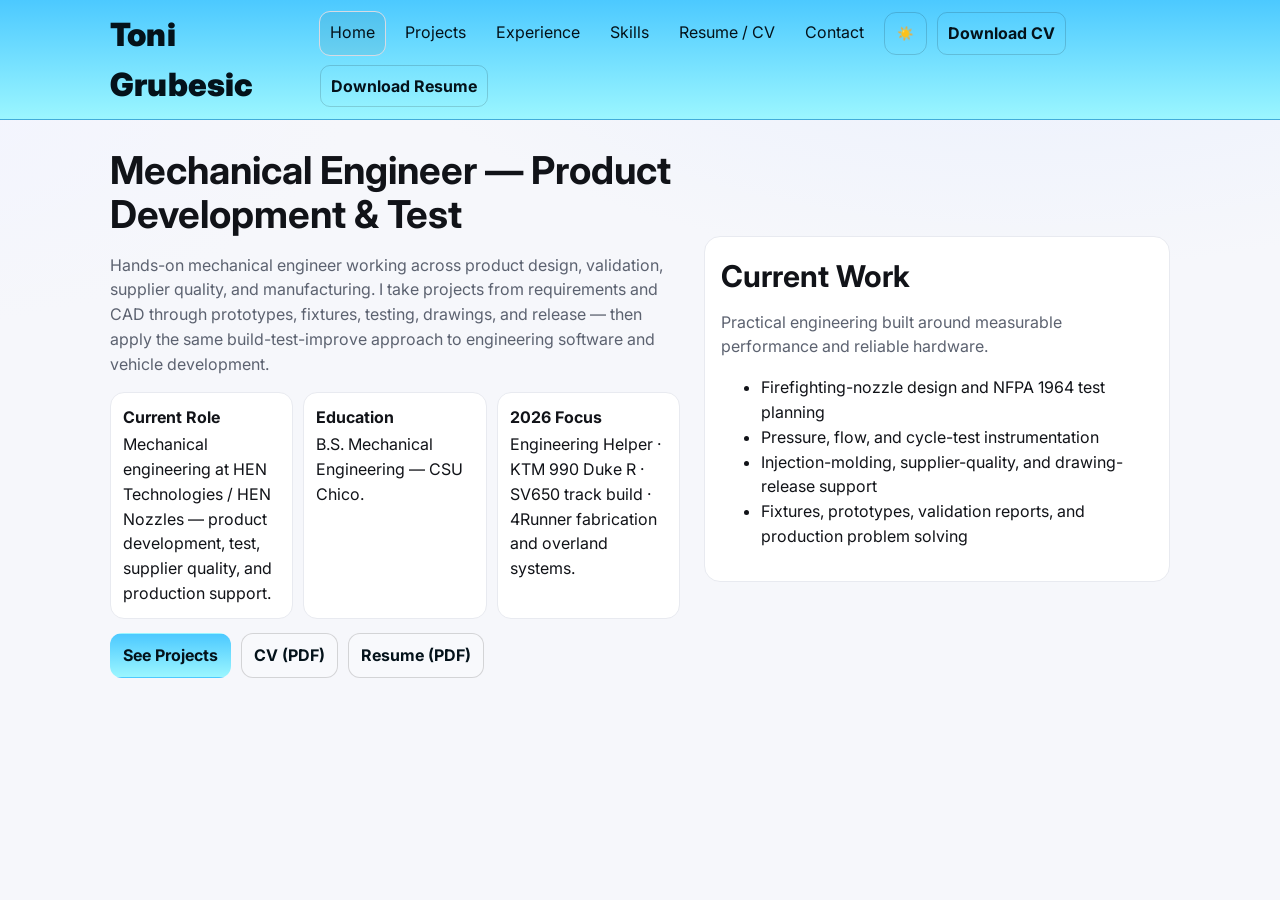
==== commit 01a7a6c9: "Refresh portfolio for current engineering work" ====
--- a/index.html
+++ b/index.html
@@ -3,7 +3,9 @@
 <head>
   <meta charset="utf-8" />
   <meta name="viewport" content="width=device-width, initial-scale=1" />
-  <title>Toni Grubesic — Portfolio</title>
+  <title>Toni Grubesic — Mechanical Engineering Portfolio</title>
+  <meta name="description" content="Toni Grubesic is a hands-on mechanical engineer focused on product development, validation, prototyping, engineering tools, and vehicle systems." />
+  <link rel="canonical" href="https://tg-works.github.io/Protfolio/" />
 
   <!-- Fonts -->
   <link rel="preconnect" href="https://fonts.googleapis.com">
@@ -21,7 +23,7 @@
     "@type":"Person",
     "name":"Toni Grubesic",
     "jobTitle":"Mechanical Engineer",
-    "url":"https://tg-works.github.io/Portfolio/",
+    "url":"https://tg-works.github.io/Protfolio/",
     "sameAs":[
       "https://github.com/TG-Works",
       "https://www.linkedin.com/in/toni-grubesic-24b116348/"
@@ -61,24 +63,25 @@
     <section id="home" class="tab active" role="tabpanel" aria-labelledby="nav-home">
       <div class="hero compact-hero">
         <div class="hero-text">
-          <h1>Mechanical Engineer &amp; Automation Specialist</h1>
+          <h1>Mechanical Engineer — Product Development &amp; Test</h1>
           <p class="lead">
-            Minimal, focused, hands-on. I design, prototype, and automate — from battery test systems to ultracold atom hardware
-            and motorcycle telemetry. Comfortable taking projects from concept → design → build → validation.
+            Hands-on mechanical engineer working across product design, validation, supplier quality, and manufacturing.
+            I take projects from requirements and CAD through prototypes, fixtures, testing, drawings, and release — then
+            apply the same build-test-improve approach to engineering software and vehicle development.
           </p>
 
           <div class="quick-grid">
             <div class="qcard">
-              <div class="qtitle">Experience</div>
-              <div class="qbody">LLNL battery test automation · Harder Mechanical PE intern · 7+ yrs HVAC field/service.</div>
+              <div class="qtitle">Current Role</div>
+              <div class="qbody">Mechanical engineering at HEN Technologies / HEN Nozzles — product development, test, supplier quality, and production support.</div>
             </div>
             <div class="qcard">
               <div class="qtitle">Education</div>
               <div class="qbody">B.S. Mechanical Engineering — CSU Chico.</div>
             </div>
             <div class="qcard">
-              <div class="qtitle">Interests</div>
-              <div class="qbody">Motorcycles, CNC/3D printing, composites, embedded telemetry.</div>
+              <div class="qtitle">2026 Focus</div>
+              <div class="qbody">Engineering Helper · KTM 990 Duke R · SV650 track build · 4Runner fabrication and overland systems.</div>
             </div>
           </div>
 
@@ -89,8 +92,15 @@
           </div>
         </div>
 
-        <div class="hero-media">
-          <img src="./images/preview.jpg" alt="Ultracold atom lab — team and chamber setup" loading="eager" decoding="async" width="1200" height="630">
+        <div class="hero-media card">
+          <h2>Current Work</h2>
+          <p class="muted">Practical engineering built around measurable performance and reliable hardware.</p>
+          <ul>
+            <li>Firefighting-nozzle design and NFPA 1964 test planning</li>
+            <li>Pressure, flow, and cycle-test instrumentation</li>
+            <li>Injection-molding, supplier-quality, and drawing-release support</li>
+            <li>Fixtures, prototypes, validation reports, and production problem solving</li>
+          </ul>
         </div>
       </div>
     </section>
@@ -100,40 +110,57 @@
       <h2>Projects</h2>
       <p class="muted">Problem → Solution → Result. Click to expand.</p>
 
-      <details class="card">
+      <details class="card" open>
+        <summary><strong>Firefighting Nozzle Product Development &amp; Validation</strong> <span class="muted">• 2025–present</span></summary>
+        <div>
+          <p><strong>Problem:</strong> Develop and release rugged flow-control products with repeatable performance, clear acceptance criteria, and production-ready documentation.</p>
+          <p><strong>Solution:</strong> Build NFPA 1964 test plans and reports; support pressure/flow instrumentation, Arduino-based cycle testing, supplier QC, injection-molding RFQs, drawing updates, thread research, coating evaluation, and flow-path improvements.</p>
+          <p><strong>Result:</strong> A more structured path from prototype to validated hardware, with test evidence, supplier feedback, and manufacturing requirements captured for release.</p>
+        </div>
+      </details>
+
+      <details class="card" style="margin-top:12px">
+        <summary><strong>Engineering Helper</strong> <span class="muted">• 2026–present</span></summary>
+        <div>
+          <p><strong>Problem:</strong> Everyday mechanical-design references and calculators are scattered across websites, handbooks, spreadsheets, and notes.</p>
+          <p><strong>Solution:</strong> Created a focused web tool that combines unit conversion, regular/scientific/graphing calculators, threads and drill sizes, fits, materials, section properties, beam bending, O-ring guidance, checklists, and a grid-paper engineering notebook.</p>
+          <p><strong>Result:</strong> One fast workspace for common design checks, with simple and advanced modes and an iterative roadmap driven by real engineering use.</p>
+        </div>
+      </details>
+
+      <details class="card" style="margin-top:12px">
+        <summary><strong>KTM 990 Duke R — Track Setup &amp; Reliability</strong> <span class="muted">• 2026–present</span></summary>
+        <div>
+          <p><strong>Problem:</strong> Prepare a high-performance street bike for track use while keeping maintenance, diagnostics, and upgrades practical and reliable.</p>
+          <p><strong>Solution:</strong> Developed a service and setup plan covering tires, brakes, suspension, cooling, protective hardware, electrical diagnosis, and evidence-based aftermarket-part selection.</p>
+          <p><strong>Result:</strong> A documented street/track platform with clearer service decisions, repeatable setup changes, and reliability prioritized ahead of cosmetic upgrades.</p>
+        </div>
+      </details>
+
+      <details class="card" style="margin-top:12px">
+        <summary><strong>2005 SV650 Track Build</strong> <span class="muted">• 2026–present</span></summary>
+        <div>
+          <p><strong>Problem:</strong> Recommission a five-year-stored, track-only SV650 with GSX-R suspension components as a dependable, low-cost first race bike.</p>
+          <p><strong>Solution:</strong> Restored the fuel system, resolved fault codes, selected the battery and 520 drivetrain, refreshed controls and fluids, planned a simplified harness, and evaluated braking, quickshifter, lap-timing, and rider-fit upgrades by value.</p>
+          <p><strong>Result:</strong> The bike now primes and runs, with a staged build plan that puts safety, track time, serviceability, and rider confidence first.</p>
+        </div>
+      </details>
+
+      <details class="card" style="margin-top:12px">
+        <summary><strong>1998 Toyota 4Runner — Fabrication &amp; Overland Systems</strong> <span class="muted">• 2026–present</span></summary>
+        <div>
+          <p><strong>Problem:</strong> Turn a high-mileage 4Runner into a durable daily driver and capable overland/tow platform without adding unnecessary weight or complexity.</p>
+          <p><strong>Solution:</strong> Rebuilt major suspension and steering wear items; planned brake, cooling, transmission-temperature, dual-battery, roof-rack, armor, drawer, lighting, and trailer-support systems around field repairability.</p>
+          <p><strong>Result:</strong> A phased vehicle-development plan that balances reliability, fabrication effort, cost, payload, and real off-road use.</p>
+        </div>
+      </details>
+
+      <details class="card" style="margin-top:12px">
         <summary><strong>Battery Press &amp; Automation System (LLNL)</strong> <span class="muted">• 2024–2025</span></summary>
         <div>
-          <p><strong>Problem:</strong> Assemble & test experimental batteries under controlled pressure & temperature with repeatability and safety.</p>
-          <p><strong>Solution:</strong> Designed/built a precision press (miniature, tight-tolerance components). Integrated into Python/LabVIEW rigs (cyclers, PSUs, chambers) via SCPI/serial with modular drivers, recipe executors, and QC/safety interlocks.</p>
-          <p><strong>Result:</strong> Higher repeatability & compliance; faster analysis/reporting (pandas/matplotlib); documented procedures and training for researchers.</p>
-          <ul class="muted">
-            <li>Calibration & commissioning support; traceable runs & automated reports.</li>
-            <li>Operator docs and handoff package for lab users.</li>
-          </ul>
-        </div>
-      </details>
-
-      <details class="card" style="margin-top:12px">
-        <summary><strong>Motorcycle Telemetry &amp; Lean-Angle System</strong> <span class="muted">• 2024–present</span></summary>
-        <div>
-          <p><strong>Problem:</strong> Real-time telemetry with robust lean angle and ride metrics that survives vibration and weather.</p>
-          <p><strong>Solution:</strong> Custom harness + enclosure; 9-axis IMU + GNSS + ECU; fusion/filtering; multi-page TFT UI; waterproof connectors & strain relief.</p>
-          <p><strong>Result:</strong> Stable telemetry with reliable lean-angle tracking; ready for extended validation & waterproofing.</p>
-          <ul class="muted">
-            <li>Next: SD logging, ECU temps/AFR, TPMS integration.</li>
-          </ul>
-        </div>
-      </details>
-
-      <details class="card" style="margin-top:12px">
-        <summary><strong>SAE Baja — Chassis & Fabrication</strong> <span class="muted">• 2022–2023</span></summary>
-        <div>
-          <p><strong>Scope:</strong> Contributed to off-road competition chassis with an emphasis on strength, reliability, and repeatability.</p>
-          <ul>
-            <li>Machining of precision components; TIG/MIG welding; structural fabrication.</li>
-            <li>Fixtures/jigs for repeatable assembly and alignment.</li>
-            <li>Testing/inspection for rigidity, durability, and safety compliance.</li>
-          </ul>
+          <p><strong>Problem:</strong> Assemble and test experimental batteries under controlled pressure and temperature with repeatability and safety.</p>
+          <p><strong>Solution:</strong> Designed and built a precision press, then supported integration with Python/LabVIEW rigs, instrument control, logging, QC checks, and safety interlocks.</p>
+          <p><strong>Result:</strong> Improved repeatability, traceability, and operator handoff through calibrated hardware, automated analysis, and documented procedures.</p>
         </div>
       </details>
     </section>
@@ -143,35 +170,43 @@
       <h2>Experience</h2>
       <div class="timeline">
         <div class="item">
+          <strong>Mechanical Engineer</strong> — HEN Technologies / HEN Nozzles
+          <div class="meta">Current · Product development, validation, supplier quality, and manufacturing support</div>
+          <ul>
+            <li>Develop test plans and reports for firefighting-nozzle performance, including NFPA 1964 requirements and pressure/flow validation.</li>
+            <li>Support product and drawing updates, tolerance and thread decisions, materials/coatings research, fixtures, and design-for-manufacturing reviews.</li>
+            <li>Coordinate supplier QC and injection-molding RFQs while improving test instrumentation, cycle testing, and engineering documentation.</li>
+          </ul>
+        </div>
+        <div class="item">
           <strong>Automation Engineer (Battery Testing) — Contract</strong> — Lawrence Livermore National Laboratory (LLNL), Livermore, CA
           <div class="meta">2024–2025 · Python, LabVIEW, DAQ, SCPI/serial, QC &amp; safety interlocks</div>
           <ul>
-            <li>Designed/built a precision press for experimental batteries; integrated into automated rigs (cyclers, PSUs, chambers).</li>
-            <li>Developed modular drivers &amp; recipe executors with real-time QC/safety; improved repeatability &amp; compliance.</li>
-            <li>Automated analysis/reporting; authored user documentation and trained researchers.</li>
-          </ul>
-        </div>
-        <div class="item">
-          <strong>Undergraduate Research Assistant — Ultralow-Temperature Systems</strong> — CSU Chico
-          <div class="meta">2022–2024</div>
-          <ul>
-            <li>Contributed to vacuum test chamber for ultracold atom experiments; precision components &amp; alignment.</li>
-            <li>CAD, tolerance analysis, materials selection for extreme conditions; presented in design reviews.</li>
+            <li>Designed and built a precision press for experimental batteries and supported integration into automated test rigs.</li>
+            <li>Developed modular control and analysis workflows with real-time QC, safety checks, traceable data, and automated reporting.</li>
+            <li>Authored procedures and trained researchers on operation, calibration, and handoff.</li>
           </ul>
         </div>
         <div class="item">
           <strong>Project Engineer Intern</strong> — Harder Mechanical Contractors, Inc.
           <div class="meta">Summer 2024 · Scheduling, cost control, vendor coordination</div>
           <ul>
-            <li>Maintained Primavera P6 schedules; supported RFIs/submittals/change orders and materials take-offs.</li>
-            <li>Coordinated vendor quotes/lead times; kept site teams unblocked.</li>
-          </ul>
-        </div>
-        <div class="item">
-          <strong>HVAC Technician &amp; Service Coordinator</strong> — GB Heating &amp; AC, Pacheco, CA
-          <div class="meta">2017–2025</div>
-          <ul>
-            <li>Diagnostics and installs; customer requirements → solutions; hands-on build/repair and documentation.</li>
+            <li>Maintained Primavera P6 schedules and supported RFIs, submittals, change orders, material take-offs, and field coordination.</li>
+            <li>Coordinated vendor quotes and lead times to keep site work moving.</li>
+          </ul>
+        </div>
+        <div class="item">
+          <strong>Undergraduate Research Assistant — Ultralow-Temperature Systems</strong> — CSU Chico
+          <div class="meta">2022–2024 · Precision hardware, vacuum systems, CAD, and design reviews</div>
+          <ul>
+            <li>Contributed to vacuum-chamber hardware for ultracold-atom experiments, including precision components, alignment, tolerance analysis, and material selection.</li>
+          </ul>
+        </div>
+        <div class="item">
+          <strong>Earlier Field Experience</strong> — GB Heating &amp; AC, Pacheco, CA
+          <div class="meta">2017–2024 · HVAC installation, diagnostics, repair, customer coordination</div>
+          <ul>
+            <li>Built a hands-on foundation in troubleshooting, serviceability, field documentation, and translating customer needs into practical repairs.</li>
           </ul>
         </div>
       </div>
@@ -182,31 +217,35 @@
       <h2>Skills &amp; Tooling</h2>
       <div class="skills-grid">
         <div class="card">
-          <h3>Battery &amp; Test Systems</h3>
-          <p class="tagset">
-            <span>Python (SCPI/serial)</span><span>LabVIEW</span><span>DAQ integration</span>
-            <span>QC thresholds</span><span>Safety interlocks</span><span>Automated pipelines</span>
-          </p>
-        </div>
-        <div class="card">
-          <h3>Mechanical Design &amp; CAD</h3>
+          <h3>Product Design &amp; Release</h3>
           <p class="tagset">
             <span>SolidWorks</span><span>Fusion 360</span><span>GD&amp;T</span>
-            <span>Tolerance analysis</span><span>Fixtures &amp; jigs</span><span>Drawings</span>
+            <span>Drawings</span><span>Tolerance analysis</span><span>DFM/DFA</span>
+            <span>Supplier QC</span><span>Injection molding</span>
+          </p>
+        </div>
+        <div class="card">
+          <h3>Test, Instrumentation &amp; Data</h3>
+          <p class="tagset">
+            <span>Test plans &amp; reports</span><span>Pressure &amp; flow</span><span>NFPA 1964</span>
+            <span>Arduino</span><span>Sensors &amp; DAQ</span><span>Python</span>
+            <span>LabVIEW</span><span>Data logging</span>
           </p>
         </div>
         <div class="card">
           <h3>Fabrication &amp; Prototyping</h3>
           <p class="tagset">
             <span>3-axis CNC</span><span>Manual mill/lathe</span><span>TIG/MIG</span>
-            <span>Sheet metal</span><span>CF layup</span><span>3D printing (FDM/CF)</span>
+            <span>Sheet metal</span><span>Fixtures &amp; jigs</span><span>Carbon-fiber layup</span>
+            <span>FDM printing</span>
           </p>
         </div>
         <div class="card">
-          <h3>Analysis &amp; Project Tools</h3>
+          <h3>Vehicle Systems &amp; Engineering Software</h3>
           <p class="tagset">
-            <span>FEA (static/thermal/modal)</span><span>DFM/DFA</span><span>Git</span>
-            <span>Excel/Sheets</span><span>Primavera P6</span><span>Tech docs</span>
+            <span>Chassis &amp; suspension</span><span>Cooling &amp; drivetrain</span><span>Electrical diagnostics</span>
+            <span>Harness planning</span><span>HTML/CSS/JavaScript</span><span>Git</span>
+            <span>Excel/Sheets</span><span>Technical documentation</span>
           </p>
         </div>
       </div>
@@ -251,37 +290,45 @@
     </section>
 
     <!-- CONTACT -->
-    <section id="contact" class="tab" role="tabpanel" aria-labelledby="nav-contact">
-      <h2>Contact</h2>
-      <p class="muted">Open to full-time roles and contract work.</p>
-      <div class="contact-grid">
-        <div class="card">
-          <h3>Get in touch</h3>
-          <p><strong>Location:</strong> Pleasant Hill, CA</p>
-          <p><strong>Email:</strong> <a href="mailto:tonigrubesic2002@gmail.com">tonigrubesic2002@gmail.com</a></p>
-          <p><strong>Phone:</strong> <a href="tel:+19254573432">(925) 457-3432</a></p>
-          <div class="actions" style="margin-top:8px;">
-            <a class="button" href="mailto:tonigrubesic2002@gmail.com">Email me</a>
-            <button class="button" type="button" onclick="navigator.clipboard.writeText('tonigrubesic2002@gmail.com')">Copy email</button>
-          </div>
-        </div>
-
-        <div class="card">
-          <h3>Links</h3>
-          <p><a href="https://www.linkedin.com/in/toni-grubesic-24b116348/" target="_blank" rel="noopener">LinkedIn: Toni Grubesic</a></p>
-          <p><a href="https://github.com/TG-Works" target="_blank" rel="noopener">GitHub: TG-Works</a></p>
-          <p><a href="./assets/Toni_Grubesic_CV.pdf" target="_blank" rel="noopener">CV (PDF)</a></p>
-          <p><a href="./assets/Toni_Grubesic_Resume.pdf" target="_blank" rel="noopener">Resume (PDF)</a></p>
-        </div>
-
-        <div class="card">
-          <h3>Languages &amp; Mobility</h3>
-          <p><strong>Languages:</strong> English (fluent), Croatian (fluent)</p>
-          <p><strong>Citizenship:</strong> Croatian &amp; U.S.</p>
-          <p><strong>Relocation:</strong> Open to relocation to Croatia</p>
-        </div>
-      </div>
-    </section>
+<section id="contact" class="tab" role="tabpanel" aria-labelledby="nav-contact">
+  <h2>Contact</h2>
+  <div class="contact-grid">
+    <div class="card">
+      <h3>Get in touch</h3>
+      <p><strong>Location:</strong> Pleasant Hill, CA</p>
+      <p><strong>Email:</strong> <a href="mailto:tonigrubesic2002@gmail.com">tonigrubesic2002@gmail.com</a></p>
+      <p><strong>Phone:</strong> <a href="tel:+19254573432">(925) 457-3432</a></p>
+    </div>
+
+    <div class="card">
+      <h3>Links</h3>
+      <p><a href="https://www.linkedin.com/in/toni-grubesic-24b116348/" target="_blank" rel="noopener">LinkedIn: Toni Grubesic</a></p>
+      <p><a href="https://github.com/TG-Works/Protfolio" target="_blank" rel="noopener">GitHub: TG-Works/Protfolio</a></p>
+      <p><a href="./assets/Toni_Grubesic_CV.pdf" target="_blank" rel="noopener">CV (PDF)</a></p>
+      <p><a href="./assets/Toni_Grubesic_Resume.pdf" target="_blank" rel="noopener">Resume (PDF)</a></p>
+    </div>
+
+    <div class="card">
+      <h3>Message me</h3>
+      <!-- Replace YOUR_FORM_ID below with your Formspree ID -->
+      <form class="contact-form" action="https://formspree.io/f/xeoroejy" method="POST">
+        <label> Name
+          <input type="text" name="name" required>
+        </label>
+        <label> Email
+          <input type="email" name="_replyto" required>
+        </label>
+        <label> Message
+          <textarea name="message" rows="4" required></textarea>
+        </label>
+        <input type="text" name="_gotcha" style="display:none"> <!-- honeypot -->
+        <input type="hidden" name="_subject" value="Portfolio contact from tg-works.github.io/Protfolio">
+        <button class="button primary" type="submit">Send</button>
+      </form>
+    </div>
+  </div>
+</section>
+
   </main>
 
   <noscript>
--- a/style.css
+++ b/style.css
@@ -5,8 +5,8 @@
   --border: #1a2030;
   --muted: #a3a7b3;
   --text: #e8eaf0;
-  --brand: #4cc9ff;   /* matches See Projects button */
-  --brand-2: #9bf6ff; /* gradient end */
+  --brand: #4cc9ff;
+  --brand-2: #9bf6ff;
   --maxw: 1100px;
 }
 
@@ -25,7 +25,6 @@
 }
 
 /* ---------- Header / Nav ---------- */
-/* Header uses the same blue gradient as the primary button */
 .site-header{
   position: sticky; top: 0; z-index: 50;
   background: linear-gradient(180deg, var(--brand), var(--brand-2));
@@ -39,12 +38,12 @@
 }
 .brand{
   font-weight: 900; letter-spacing: .2px; text-decoration: none;
-  color: #04121a; /* dark text over bright header */
-  font-size: clamp(24px, 2.6vw, 32px); /* bigger brand */
+  color: #04121a;
+  font-size: clamp(24px, 2.6vw, 32px);
 }
 .links{ display: flex; flex-wrap: wrap; gap: 10px; }
 .links a{
-  color: #04121a; text-decoration: none; /* dark text on blue header */
+  color: #04121a; text-decoration: none;
   padding: 8px 10px; border-radius: 10px;
 }
 .links a.active,
@@ -64,13 +63,12 @@
 .button.ghost{ background: transparent; }
 
 .container{ max-width: var(--maxw); margin: auto; padding: 20px 20px 56px; }
-
-/* Reduce empty space: tighter hero */
 .compact-hero{ gap: 20px; }
 
-/* ---------- Tabs (with no-JS fallback) ---------- */
+/* ---------- Tabs ---------- */
 .tab{ display: none; }
-.tab.active,
+/* Only show .active tabs when JS is present. Always allow :target. */
+.js .tab.active,
 .tab:target{ display: block; animation: fade .24s ease; }
 
 @keyframes fade{
@@ -151,6 +149,20 @@
 .tagset { display:flex; flex-wrap:wrap; gap:8px; }
 .tagset span { padding:6px 10px; border:1px solid var(--border); border-radius:12px; background: var(--surf); }
 
+/* ---------- Contact form ---------- */
+.contact-form{
+  display:grid; gap:10px;
+}
+.contact-form label{
+  display:grid; gap:6px; font-weight:600;
+}
+.contact-form input,
+.contact-form textarea{
+  width:100%; padding:10px 12px; border-radius:12px;
+  border:1px solid var(--border); background: var(--surf); color: var(--text);
+}
+.contact-form button{ align-self:start; }
+
 /* ---------- Focus & mobile ---------- */
 :focus-visible{ outline: 2px solid var(--brand); outline-offset:2px; }
 
@@ -192,6 +204,6 @@
 @media print {
   .site-header, .links, .hero-media, .actions { display:none !important; }
   body { background:#fff; color:#000; }
-  .tab { display:block !important; } /* print all sections */
+  .tab { display:block !important; }
   a::after { content:" (" attr(href) ")"; font-size:90%; }
 }
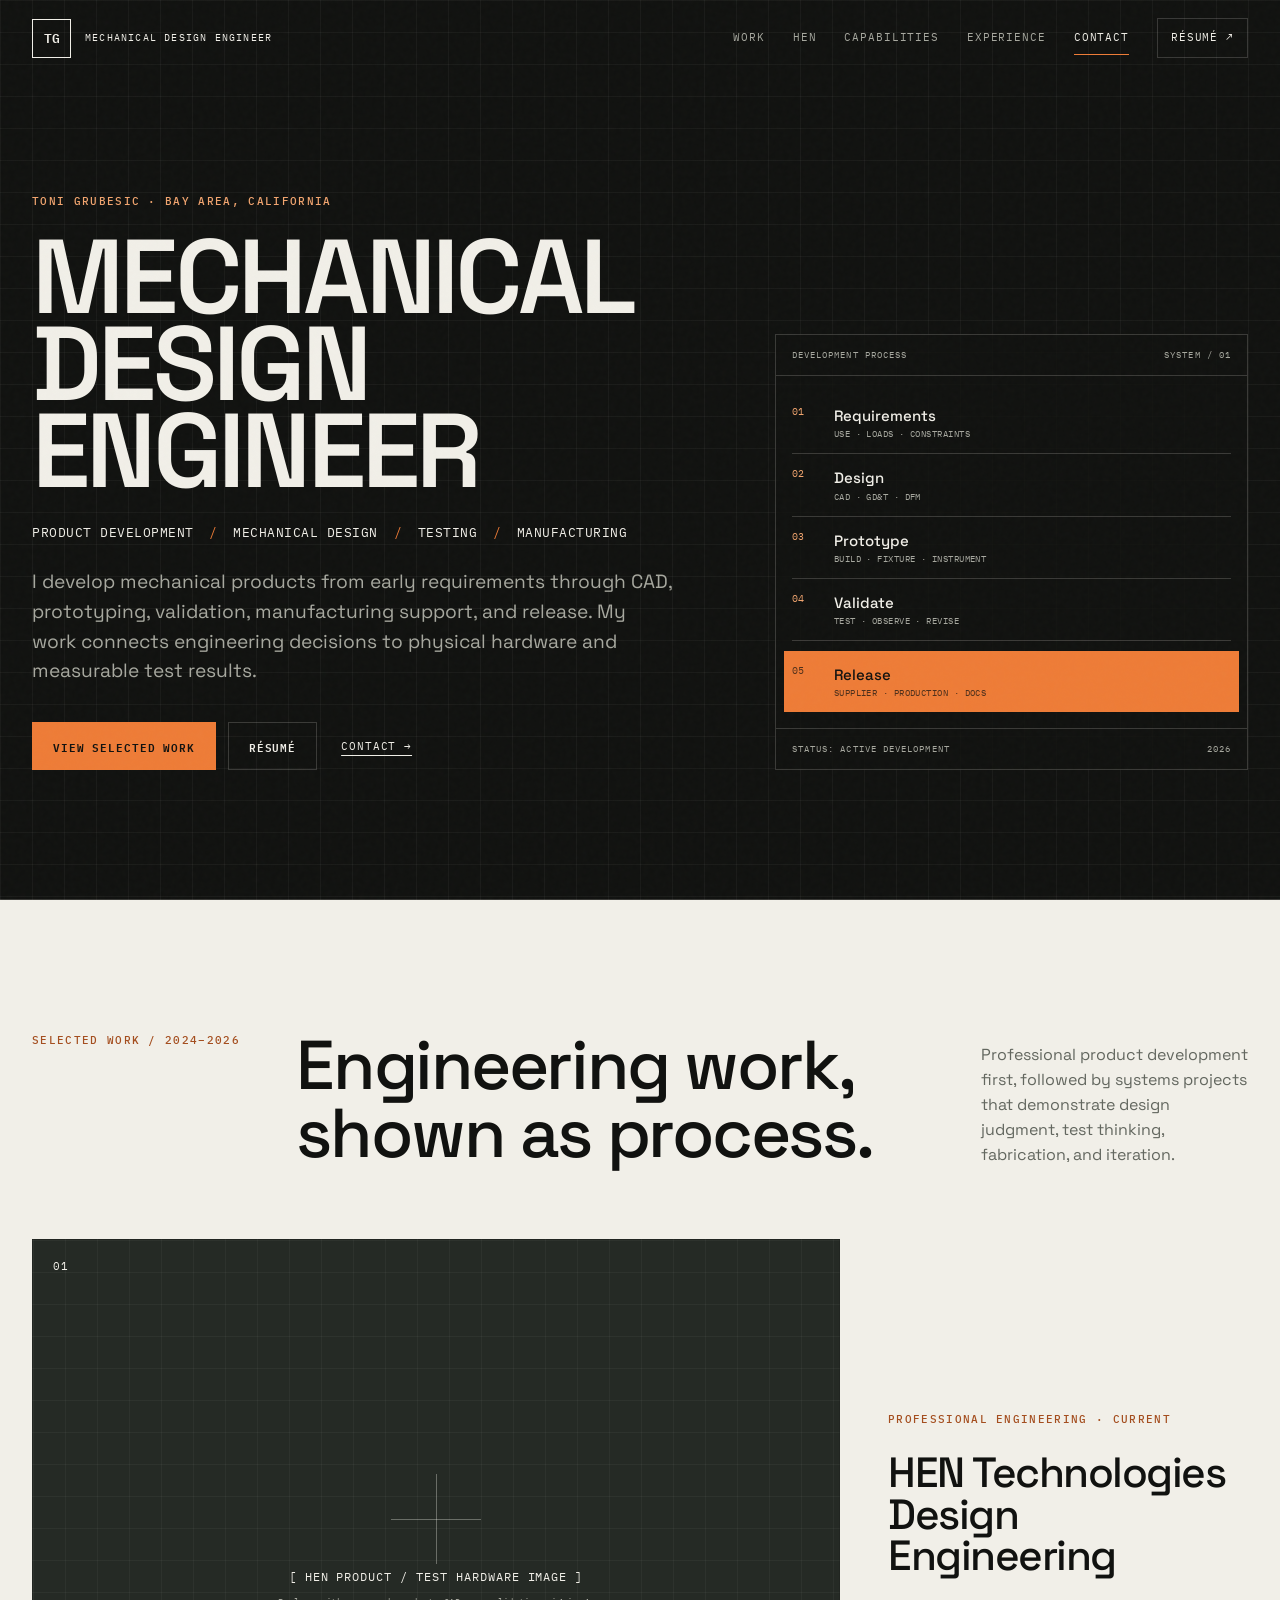
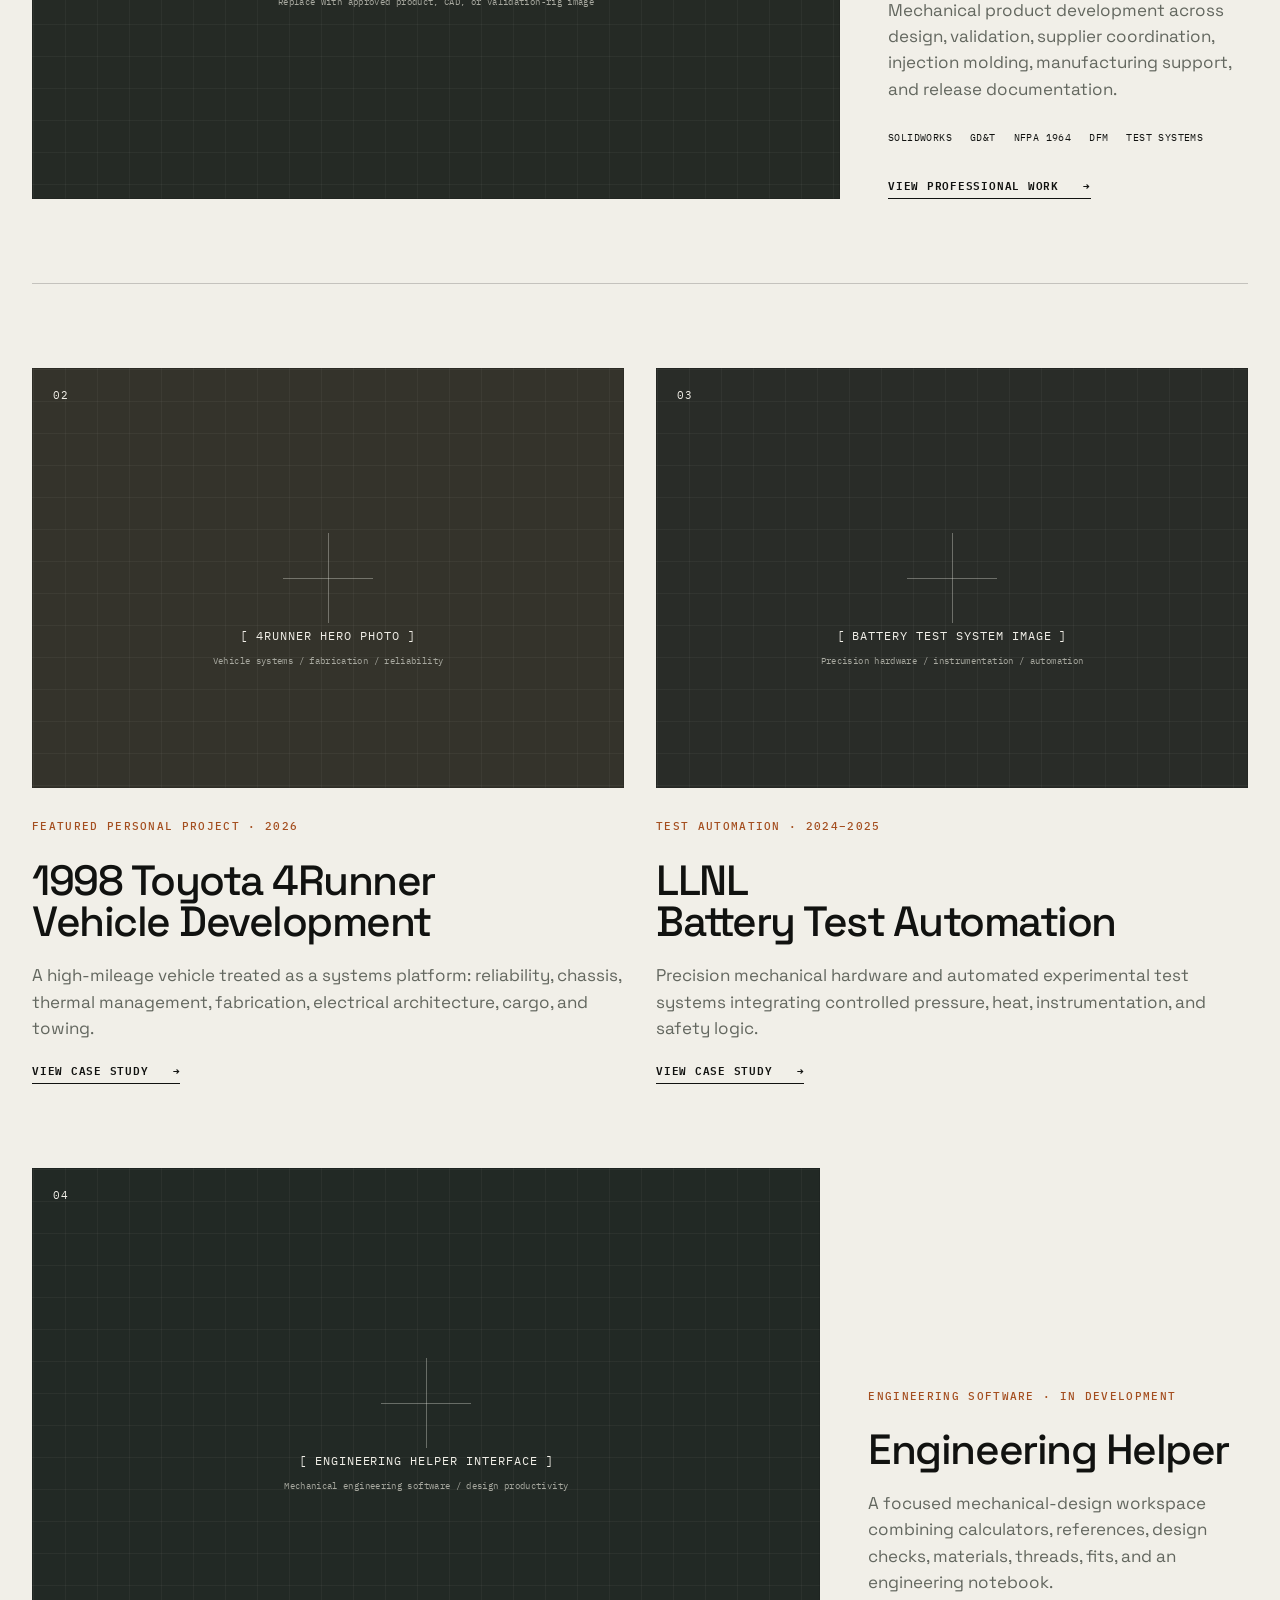
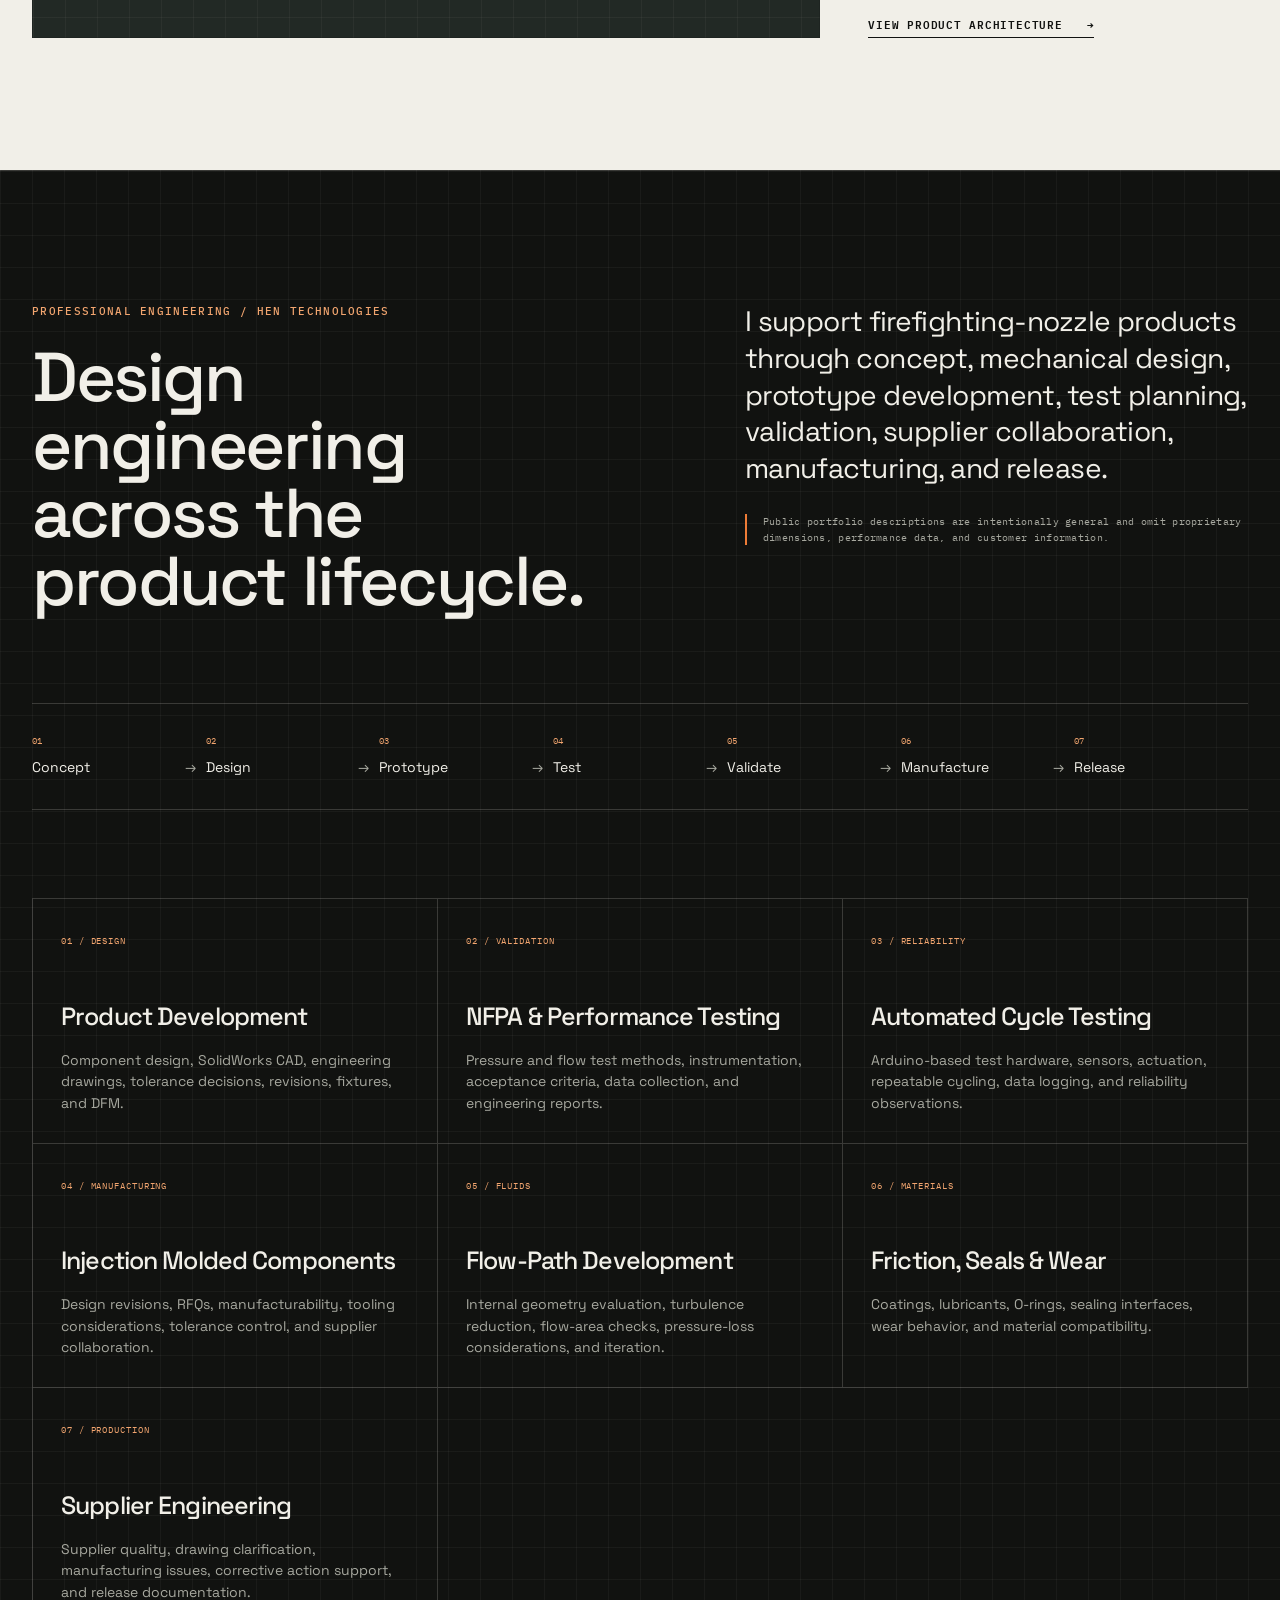
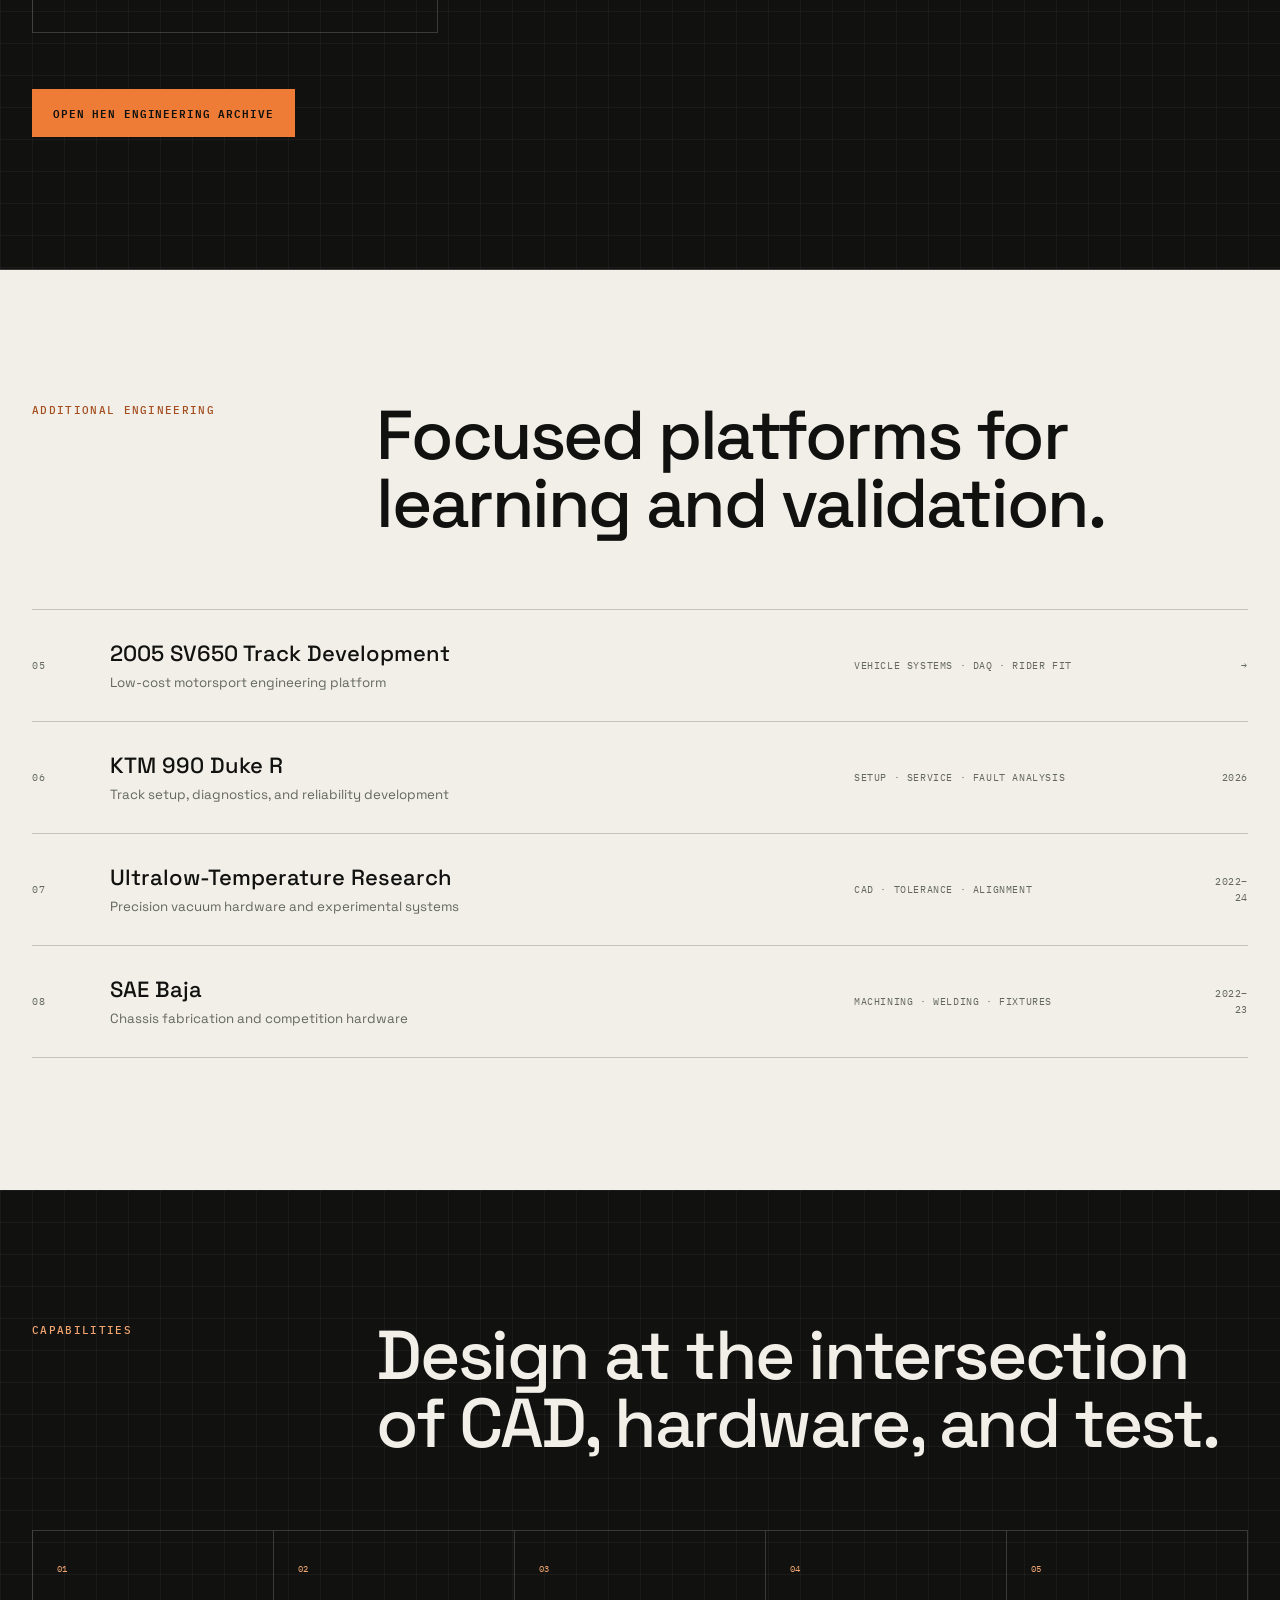
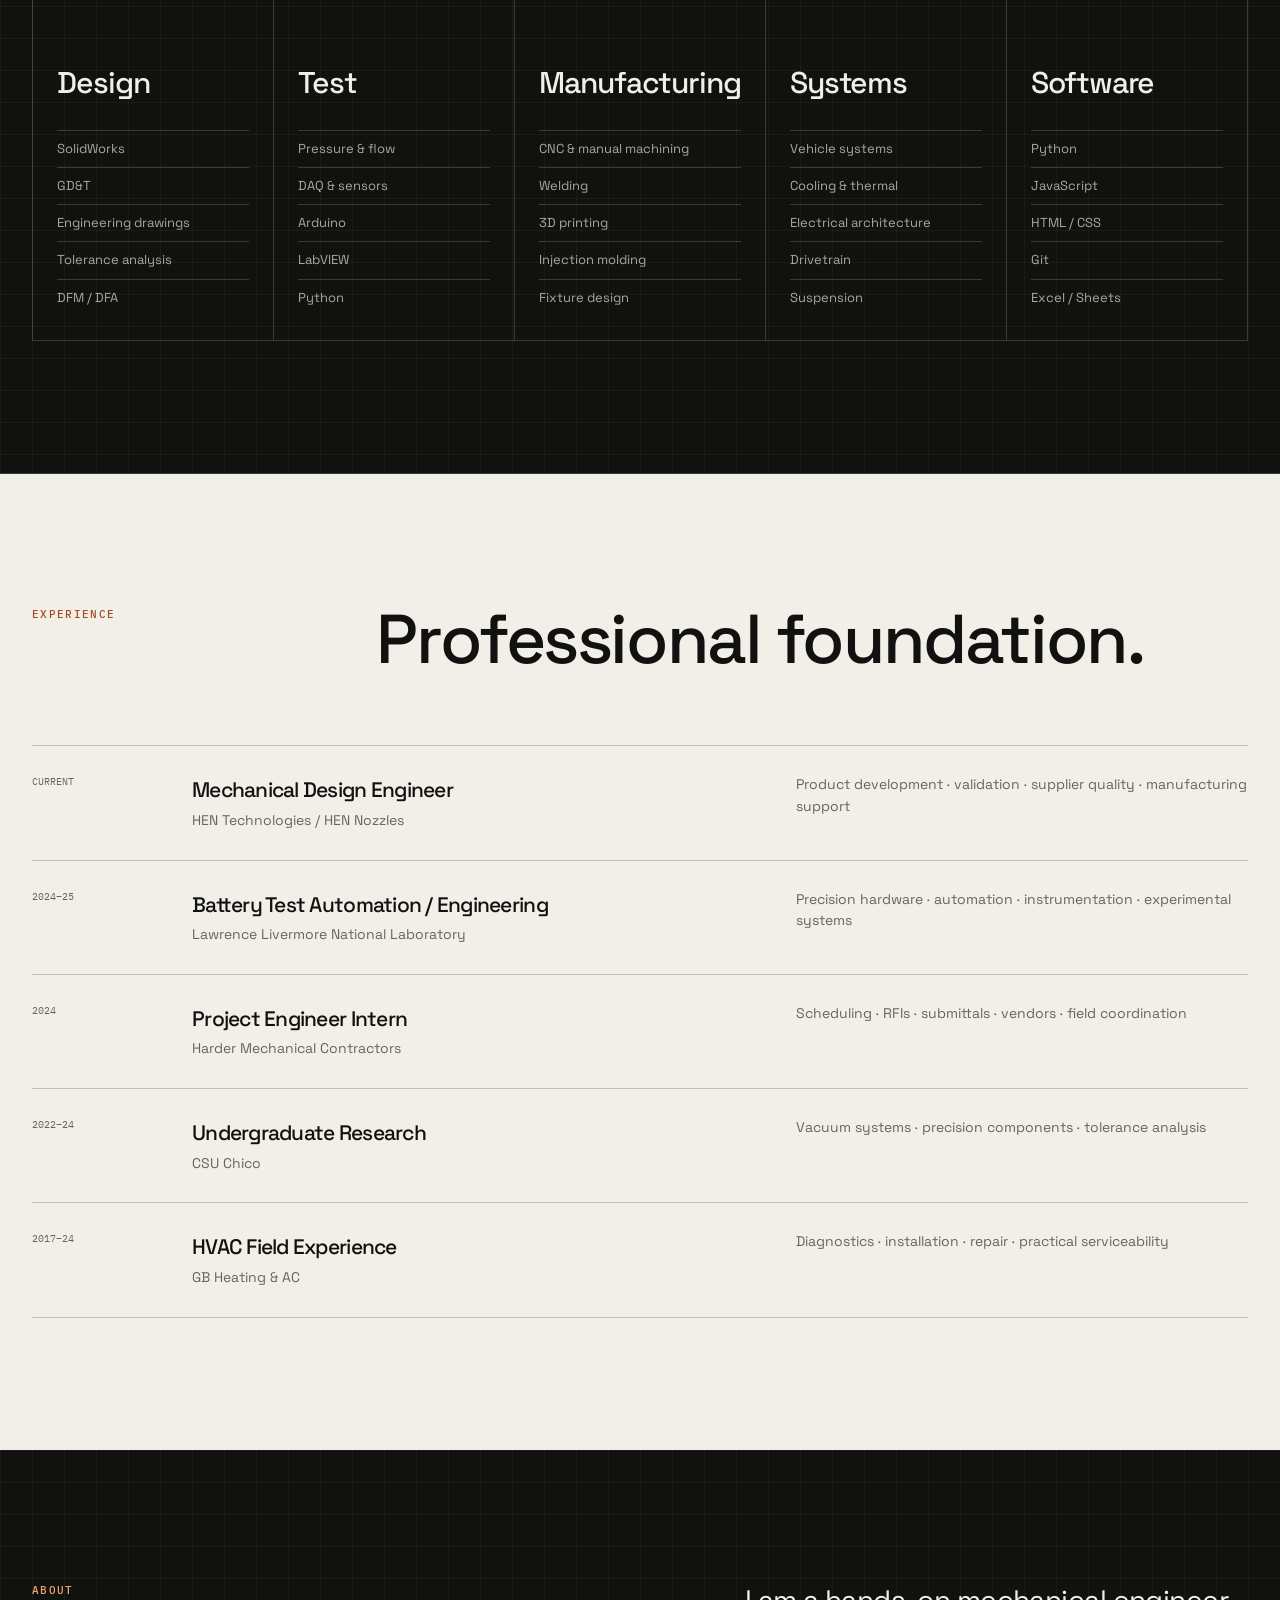
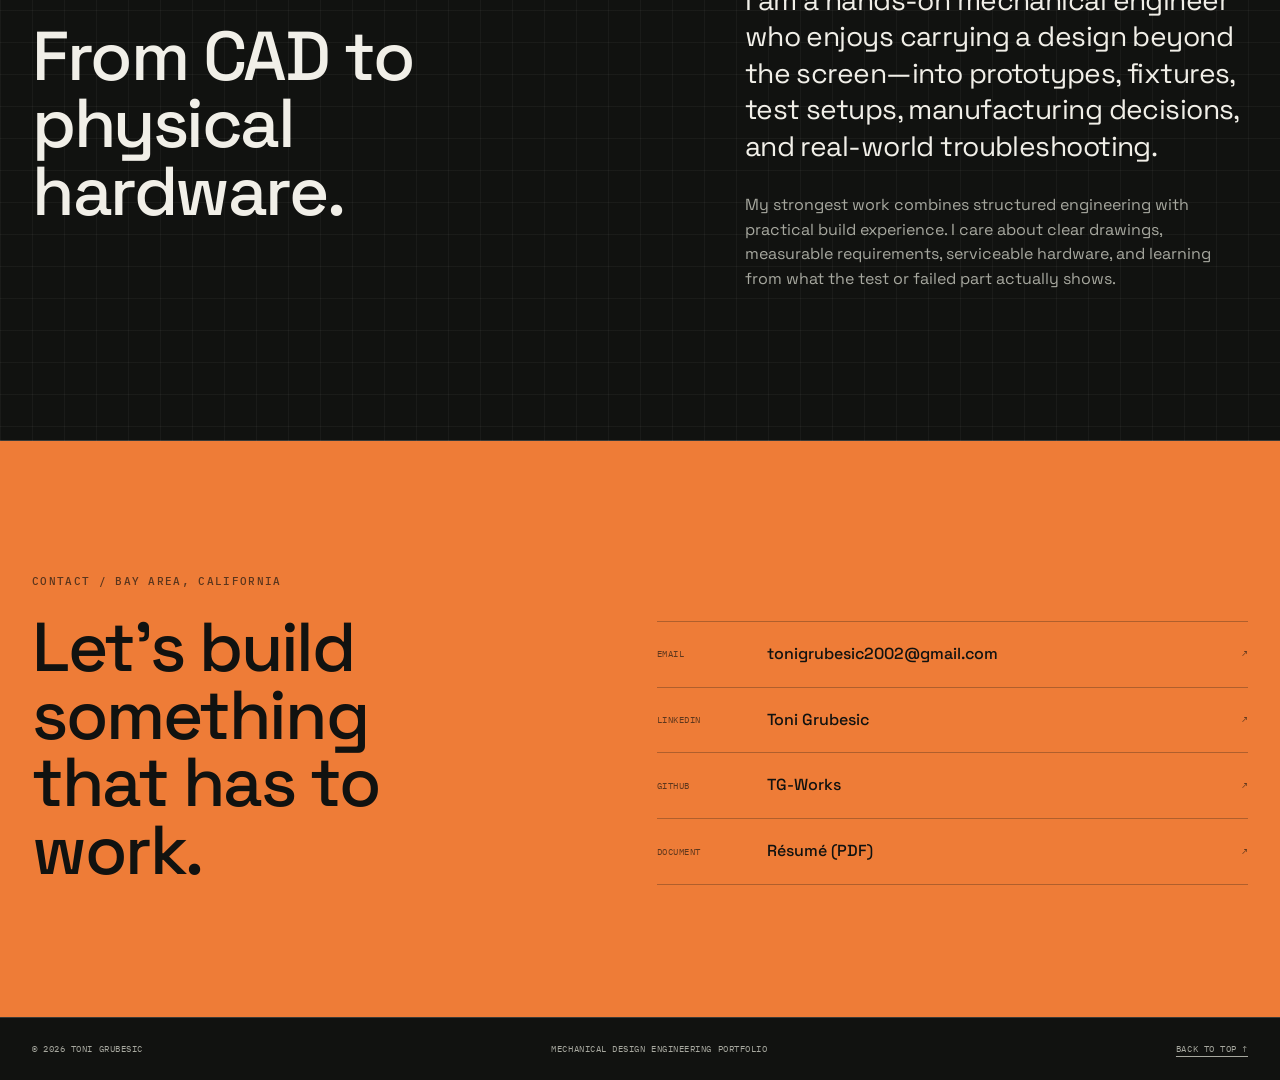
==== commit 883dd8e5: "Redesign portfolio around mechanical engineering case studies" ====
--- a/index.html
+++ b/index.html
@@ -1,338 +1,288 @@
 <!doctype html>
 <html lang="en">
 <head>
-  <meta charset="utf-8" />
-  <meta name="viewport" content="width=device-width, initial-scale=1" />
-  <title>Toni Grubesic — Mechanical Engineering Portfolio</title>
-  <meta name="description" content="Toni Grubesic is a hands-on mechanical engineer focused on product development, validation, prototyping, engineering tools, and vehicle systems." />
-  <link rel="canonical" href="https://tg-works.github.io/Protfolio/" />
-
-  <!-- Fonts -->
+  <meta charset="utf-8">
+  <meta name="viewport" content="width=device-width, initial-scale=1">
+  <meta name="description" content="Mechanical design engineering portfolio of Toni Grubesic: product development, validation, manufacturing support, test systems, and vehicle engineering.">
+  <meta name="theme-color" content="#111210">
+  <title>Toni Grubesic — Mechanical Design Engineer</title>
+  <link rel="canonical" href="https://tg-works.github.io/Protfolio/">
+  <link rel="icon" href="./assets/images/favicon.svg" type="image/svg+xml">
   <link rel="preconnect" href="https://fonts.googleapis.com">
   <link rel="preconnect" href="https://fonts.gstatic.com" crossorigin>
-  <link href="https://fonts.googleapis.com/css2?family=Inter:wght@400;600;800&display=swap" rel="stylesheet">
-
-  <!-- Styles & Script -->
-  <link rel="stylesheet" href="./style.css?v=15" />
-  <script src="./main.js?v=13" defer></script>
-
-  <!-- Structured data -->
+  <link href="https://fonts.googleapis.com/css2?family=IBM+Plex+Mono:wght@400;500;600&family=Space+Grotesk:wght@400;500;600;700&display=swap" rel="stylesheet">
+  <link rel="stylesheet" href="./style.css?v=20">
+  <script src="./main.js?v=20" defer></script>
   <script type="application/ld+json">
   {
-    "@context":"https://schema.org",
-    "@type":"Person",
-    "name":"Toni Grubesic",
-    "jobTitle":"Mechanical Engineer",
-    "url":"https://tg-works.github.io/Protfolio/",
-    "sameAs":[
+    "@context": "https://schema.org",
+    "@type": "Person",
+    "name": "Toni Grubesic",
+    "jobTitle": "Mechanical Design Engineer",
+    "url": "https://tg-works.github.io/Protfolio/",
+    "sameAs": [
       "https://github.com/TG-Works",
       "https://www.linkedin.com/in/toni-grubesic-24b116348/"
+    ],
+    "knowsAbout": [
+      "Mechanical product development",
+      "SolidWorks",
+      "GD&T",
+      "Design for manufacturing",
+      "Mechanical testing",
+      "Prototype fabrication"
     ]
   }
   </script>
 </head>
 <body>
-  <!-- HEADER / NAV -->
-  <header class="site-header">
-    <nav class="nav" role="navigation" aria-label="Main">
-      <!-- Brand: larger & routes to Contact -->
-      <a class="brand" href="#contact" data-tab="contact" role="tab" aria-controls="contact" aria-selected="false">
-        Toni Grubesic
+  <a class="skip-link" href="#main">Skip to content</a>
+  <div class="scroll-progress" aria-hidden="true"><span></span></div>
+
+  <header class="site-header" data-header>
+    <div class="shell nav-shell">
+      <a class="wordmark" href="#top" aria-label="Toni Grubesic home">
+        <span class="wordmark-mark">TG</span>
+        <span class="wordmark-copy">Mechanical Design Engineer</span>
       </a>
-
-      <div class="links" role="tablist" aria-label="Primary">
-        <a href="#home" data-tab="home" role="tab" aria-controls="home" aria-selected="true" aria-current="page">Home</a>
-        <a href="#projects" data-tab="projects" role="tab" aria-controls="projects" aria-selected="false">Projects</a>
-        <a href="#experience" data-tab="experience" role="tab" aria-controls="experience" aria-selected="false">Experience</a>
-        <a href="#skills" data-tab="skills" role="tab" aria-controls="skills" aria-selected="false">Skills</a>
-        <a href="#resume" data-tab="resume" role="tab" aria-controls="resume" aria-selected="false">Resume / CV</a>
-        <a href="#contact" data-tab="contact" role="tab" aria-controls="contact" aria-selected="false">Contact</a>
-
-        <!-- theme toggle (not a tab) -->
-        <button id="theme-toggle" class="button ghost" type="button" aria-pressed="false" title="Toggle theme">🌙</button>
-
-        <!-- direct downloads -->
-        <a class="button ghost" href="./assets/Toni_Grubesic_CV.pdf" target="_blank" rel="noopener">Download CV</a>
-        <a class="button ghost" href="./assets/Toni_Grubesic_Resume.pdf" target="_blank" rel="noopener">Download Resume</a>
-      </div>
-    </nav>
+      <button class="nav-toggle" type="button" aria-expanded="false" aria-controls="site-nav" data-nav-toggle>
+        <span>Menu</span>
+        <i aria-hidden="true"></i>
+      </button>
+      <nav class="site-nav" id="site-nav" aria-label="Primary navigation" data-nav>
+        <a href="#work">Work</a>
+        <a href="#hen">HEN</a>
+        <a href="#capabilities">Capabilities</a>
+        <a href="#experience">Experience</a>
+        <a href="#contact">Contact</a>
+        <a class="nav-resume" href="./assets/Toni_Grubesic_Resume.pdf" target="_blank" rel="noopener">Résumé ↗</a>
+      </nav>
+    </div>
   </header>
 
-  <main class="container">
-    <!-- HOME -->
-    <section id="home" class="tab active" role="tabpanel" aria-labelledby="nav-home">
-      <div class="hero compact-hero">
-        <div class="hero-text">
-          <h1>Mechanical Engineer — Product Development &amp; Test</h1>
-          <p class="lead">
-            Hands-on mechanical engineer working across product design, validation, supplier quality, and manufacturing.
-            I take projects from requirements and CAD through prototypes, fixtures, testing, drawings, and release — then
-            apply the same build-test-improve approach to engineering software and vehicle development.
-          </p>
-
-          <div class="quick-grid">
-            <div class="qcard">
-              <div class="qtitle">Current Role</div>
-              <div class="qbody">Mechanical engineering at HEN Technologies / HEN Nozzles — product development, test, supplier quality, and production support.</div>
+  <main id="main">
+    <section class="hero section-grid" id="top">
+      <div class="shell hero-grid">
+        <div class="hero-copy reveal">
+          <p class="eyebrow">Toni Grubesic · Bay Area, California</p>
+          <h1>Mechanical<br>Design Engineer</h1>
+          <p class="hero-discipline">Product Development <span>/</span> Mechanical Design <span>/</span> Testing <span>/</span> Manufacturing</p>
+          <p class="hero-summary">I develop mechanical products from early requirements through CAD, prototyping, validation, manufacturing support, and release. My work connects engineering decisions to physical hardware and measurable test results.</p>
+          <div class="hero-actions">
+            <a class="button button-primary" href="#work">View selected work</a>
+            <a class="button" href="./assets/Toni_Grubesic_Resume.pdf" target="_blank" rel="noopener">Résumé</a>
+            <a class="text-link" href="#contact">Contact →</a>
+          </div>
+        </div>
+
+        <div class="hero-board reveal" aria-label="Engineering development process">
+          <div class="board-header">
+            <span>Development Process</span>
+            <span>System / 01</span>
+          </div>
+          <div class="process-map">
+            <div class="process-node"><span>01</span><strong>Requirements</strong><small>Use · loads · constraints</small></div>
+            <div class="process-node"><span>02</span><strong>Design</strong><small>CAD · GD&amp;T · DFM</small></div>
+            <div class="process-node"><span>03</span><strong>Prototype</strong><small>Build · fixture · instrument</small></div>
+            <div class="process-node"><span>04</span><strong>Validate</strong><small>Test · observe · revise</small></div>
+            <div class="process-node process-node-accent"><span>05</span><strong>Release</strong><small>Supplier · production · docs</small></div>
+          </div>
+          <div class="board-footer">
+            <span>Status: active development</span>
+            <span>2026</span>
+          </div>
+        </div>
+      </div>
+    </section>
+
+    <section class="section selected-work" id="work">
+      <div class="shell">
+        <header class="section-heading reveal">
+          <p class="eyebrow">Selected work / 2024–2026</p>
+          <h2>Engineering work,<br>shown as process.</h2>
+          <p>Professional product development first, followed by systems projects that demonstrate design judgment, test thinking, fabrication, and iteration.</p>
+        </header>
+
+        <article class="feature-project reveal">
+          <a class="project-media media-placeholder media-hen" href="./projects/hen/" aria-label="Open HEN Technologies design engineering case study">
+            <span class="media-index">01</span>
+            <span class="media-label">[ HEN PRODUCT / TEST HARDWARE IMAGE ]</span>
+            <span class="media-note">Replace with approved product, CAD, or validation-rig image</span>
+          </a>
+          <div class="project-copy">
+            <p class="eyebrow">Professional Engineering · Current</p>
+            <h3>HEN Technologies<br>Design Engineering</h3>
+            <p>Mechanical product development across design, validation, supplier coordination, injection molding, manufacturing support, and release documentation.</p>
+            <ul class="inline-specs" aria-label="Project disciplines">
+              <li>SolidWorks</li><li>GD&amp;T</li><li>NFPA 1964</li><li>DFM</li><li>Test systems</li>
+            </ul>
+            <a class="project-link" href="./projects/hen/">View professional work <span>→</span></a>
+          </div>
+        </article>
+
+        <div class="project-grid">
+          <article class="project-tile reveal">
+            <a class="project-media media-placeholder media-4runner" href="./projects/4runner/" aria-label="Open 4Runner vehicle development case study">
+              <span class="media-index">02</span>
+              <span class="media-label">[ 4RUNNER HERO PHOTO ]</span>
+              <span class="media-note">Vehicle systems / fabrication / reliability</span>
+            </a>
+            <div class="project-copy">
+              <p class="eyebrow">Featured Personal Project · 2026</p>
+              <h3>1998 Toyota 4Runner<br>Vehicle Development</h3>
+              <p>A high-mileage vehicle treated as a systems platform: reliability, chassis, thermal management, fabrication, electrical architecture, cargo, and towing.</p>
+              <a class="project-link" href="./projects/4runner/">View case study <span>→</span></a>
             </div>
-            <div class="qcard">
-              <div class="qtitle">Education</div>
-              <div class="qbody">B.S. Mechanical Engineering — CSU Chico.</div>
+          </article>
+
+          <article class="project-tile reveal">
+            <a class="project-media media-placeholder" href="./projects/llnl/" aria-label="Open LLNL battery test automation case study">
+              <span class="media-index">03</span>
+              <span class="media-label">[ BATTERY TEST SYSTEM IMAGE ]</span>
+              <span class="media-note">Precision hardware / instrumentation / automation</span>
+            </a>
+            <div class="project-copy">
+              <p class="eyebrow">Test Automation · 2024–2025</p>
+              <h3>LLNL<br>Battery Test Automation</h3>
+              <p>Precision mechanical hardware and automated experimental test systems integrating controlled pressure, heat, instrumentation, and safety logic.</p>
+              <a class="project-link" href="./projects/llnl/">View case study <span>→</span></a>
             </div>
-            <div class="qcard">
-              <div class="qtitle">2026 Focus</div>
-              <div class="qbody">Engineering Helper · KTM 990 Duke R · SV650 track build · 4Runner fabrication and overland systems.</div>
+          </article>
+
+          <article class="project-tile project-tile-wide reveal">
+            <a class="project-media media-placeholder media-helper" href="./projects/engineering-helper/" aria-label="Open Engineering Helper case study">
+              <span class="media-index">04</span>
+              <span class="media-label">[ ENGINEERING HELPER INTERFACE ]</span>
+              <span class="media-note">Mechanical engineering software / design productivity</span>
+            </a>
+            <div class="project-copy">
+              <p class="eyebrow">Engineering Software · In Development</p>
+              <h3>Engineering Helper</h3>
+              <p>A focused mechanical-design workspace combining calculators, references, design checks, materials, threads, fits, and an engineering notebook.</p>
+              <a class="project-link" href="./projects/engineering-helper/">View product architecture <span>→</span></a>
             </div>
-          </div>
-
-          <div class="actions">
-            <a class="button primary" href="#projects" data-tab="projects" role="tab" aria-controls="projects">See Projects</a>
-            <a class="button" href="./assets/Toni_Grubesic_CV.pdf" target="_blank" rel="noopener">CV (PDF)</a>
-            <a class="button" href="./assets/Toni_Grubesic_Resume.pdf" target="_blank" rel="noopener">Resume (PDF)</a>
-          </div>
-        </div>
-
-        <div class="hero-media card">
-          <h2>Current Work</h2>
-          <p class="muted">Practical engineering built around measurable performance and reliable hardware.</p>
-          <ul>
-            <li>Firefighting-nozzle design and NFPA 1964 test planning</li>
-            <li>Pressure, flow, and cycle-test instrumentation</li>
-            <li>Injection-molding, supplier-quality, and drawing-release support</li>
-            <li>Fixtures, prototypes, validation reports, and production problem solving</li>
-          </ul>
-        </div>
-      </div>
-    </section>
-
-    <!-- PROJECTS -->
-    <section id="projects" class="tab" role="tabpanel" aria-labelledby="nav-projects">
-      <h2>Projects</h2>
-      <p class="muted">Problem → Solution → Result. Click to expand.</p>
-
-      <details class="card" open>
-        <summary><strong>Firefighting Nozzle Product Development &amp; Validation</strong> <span class="muted">• 2025–present</span></summary>
-        <div>
-          <p><strong>Problem:</strong> Develop and release rugged flow-control products with repeatable performance, clear acceptance criteria, and production-ready documentation.</p>
-          <p><strong>Solution:</strong> Build NFPA 1964 test plans and reports; support pressure/flow instrumentation, Arduino-based cycle testing, supplier QC, injection-molding RFQs, drawing updates, thread research, coating evaluation, and flow-path improvements.</p>
-          <p><strong>Result:</strong> A more structured path from prototype to validated hardware, with test evidence, supplier feedback, and manufacturing requirements captured for release.</p>
-        </div>
-      </details>
-
-      <details class="card" style="margin-top:12px">
-        <summary><strong>Engineering Helper</strong> <span class="muted">• 2026–present</span></summary>
-        <div>
-          <p><strong>Problem:</strong> Everyday mechanical-design references and calculators are scattered across websites, handbooks, spreadsheets, and notes.</p>
-          <p><strong>Solution:</strong> Created a focused web tool that combines unit conversion, regular/scientific/graphing calculators, threads and drill sizes, fits, materials, section properties, beam bending, O-ring guidance, checklists, and a grid-paper engineering notebook.</p>
-          <p><strong>Result:</strong> One fast workspace for common design checks, with simple and advanced modes and an iterative roadmap driven by real engineering use.</p>
-        </div>
-      </details>
-
-      <details class="card" style="margin-top:12px">
-        <summary><strong>KTM 990 Duke R — Track Setup &amp; Reliability</strong> <span class="muted">• 2026–present</span></summary>
-        <div>
-          <p><strong>Problem:</strong> Prepare a high-performance street bike for track use while keeping maintenance, diagnostics, and upgrades practical and reliable.</p>
-          <p><strong>Solution:</strong> Developed a service and setup plan covering tires, brakes, suspension, cooling, protective hardware, electrical diagnosis, and evidence-based aftermarket-part selection.</p>
-          <p><strong>Result:</strong> A documented street/track platform with clearer service decisions, repeatable setup changes, and reliability prioritized ahead of cosmetic upgrades.</p>
-        </div>
-      </details>
-
-      <details class="card" style="margin-top:12px">
-        <summary><strong>2005 SV650 Track Build</strong> <span class="muted">• 2026–present</span></summary>
-        <div>
-          <p><strong>Problem:</strong> Recommission a five-year-stored, track-only SV650 with GSX-R suspension components as a dependable, low-cost first race bike.</p>
-          <p><strong>Solution:</strong> Restored the fuel system, resolved fault codes, selected the battery and 520 drivetrain, refreshed controls and fluids, planned a simplified harness, and evaluated braking, quickshifter, lap-timing, and rider-fit upgrades by value.</p>
-          <p><strong>Result:</strong> The bike now primes and runs, with a staged build plan that puts safety, track time, serviceability, and rider confidence first.</p>
-        </div>
-      </details>
-
-      <details class="card" style="margin-top:12px">
-        <summary><strong>1998 Toyota 4Runner — Fabrication &amp; Overland Systems</strong> <span class="muted">• 2026–present</span></summary>
-        <div>
-          <p><strong>Problem:</strong> Turn a high-mileage 4Runner into a durable daily driver and capable overland/tow platform without adding unnecessary weight or complexity.</p>
-          <p><strong>Solution:</strong> Rebuilt major suspension and steering wear items; planned brake, cooling, transmission-temperature, dual-battery, roof-rack, armor, drawer, lighting, and trailer-support systems around field repairability.</p>
-          <p><strong>Result:</strong> A phased vehicle-development plan that balances reliability, fabrication effort, cost, payload, and real off-road use.</p>
-        </div>
-      </details>
-
-      <details class="card" style="margin-top:12px">
-        <summary><strong>Battery Press &amp; Automation System (LLNL)</strong> <span class="muted">• 2024–2025</span></summary>
-        <div>
-          <p><strong>Problem:</strong> Assemble and test experimental batteries under controlled pressure and temperature with repeatability and safety.</p>
-          <p><strong>Solution:</strong> Designed and built a precision press, then supported integration with Python/LabVIEW rigs, instrument control, logging, QC checks, and safety interlocks.</p>
-          <p><strong>Result:</strong> Improved repeatability, traceability, and operator handoff through calibrated hardware, automated analysis, and documented procedures.</p>
-        </div>
-      </details>
-    </section>
-
-    <!-- EXPERIENCE -->
-    <section id="experience" class="tab" role="tabpanel" aria-labelledby="nav-experience">
-      <h2>Experience</h2>
-      <div class="timeline">
-        <div class="item">
-          <strong>Mechanical Engineer</strong> — HEN Technologies / HEN Nozzles
-          <div class="meta">Current · Product development, validation, supplier quality, and manufacturing support</div>
-          <ul>
-            <li>Develop test plans and reports for firefighting-nozzle performance, including NFPA 1964 requirements and pressure/flow validation.</li>
-            <li>Support product and drawing updates, tolerance and thread decisions, materials/coatings research, fixtures, and design-for-manufacturing reviews.</li>
-            <li>Coordinate supplier QC and injection-molding RFQs while improving test instrumentation, cycle testing, and engineering documentation.</li>
-          </ul>
-        </div>
-        <div class="item">
-          <strong>Automation Engineer (Battery Testing) — Contract</strong> — Lawrence Livermore National Laboratory (LLNL), Livermore, CA
-          <div class="meta">2024–2025 · Python, LabVIEW, DAQ, SCPI/serial, QC &amp; safety interlocks</div>
-          <ul>
-            <li>Designed and built a precision press for experimental batteries and supported integration into automated test rigs.</li>
-            <li>Developed modular control and analysis workflows with real-time QC, safety checks, traceable data, and automated reporting.</li>
-            <li>Authored procedures and trained researchers on operation, calibration, and handoff.</li>
-          </ul>
-        </div>
-        <div class="item">
-          <strong>Project Engineer Intern</strong> — Harder Mechanical Contractors, Inc.
-          <div class="meta">Summer 2024 · Scheduling, cost control, vendor coordination</div>
-          <ul>
-            <li>Maintained Primavera P6 schedules and supported RFIs, submittals, change orders, material take-offs, and field coordination.</li>
-            <li>Coordinated vendor quotes and lead times to keep site work moving.</li>
-          </ul>
-        </div>
-        <div class="item">
-          <strong>Undergraduate Research Assistant — Ultralow-Temperature Systems</strong> — CSU Chico
-          <div class="meta">2022–2024 · Precision hardware, vacuum systems, CAD, and design reviews</div>
-          <ul>
-            <li>Contributed to vacuum-chamber hardware for ultracold-atom experiments, including precision components, alignment, tolerance analysis, and material selection.</li>
-          </ul>
-        </div>
-        <div class="item">
-          <strong>Earlier Field Experience</strong> — GB Heating &amp; AC, Pacheco, CA
-          <div class="meta">2017–2024 · HVAC installation, diagnostics, repair, customer coordination</div>
-          <ul>
-            <li>Built a hands-on foundation in troubleshooting, serviceability, field documentation, and translating customer needs into practical repairs.</li>
-          </ul>
-        </div>
-      </div>
-    </section>
-
-    <!-- SKILLS -->
-    <section id="skills" class="tab" role="tabpanel" aria-labelledby="nav-skills">
-      <h2>Skills &amp; Tooling</h2>
-      <div class="skills-grid">
-        <div class="card">
-          <h3>Product Design &amp; Release</h3>
-          <p class="tagset">
-            <span>SolidWorks</span><span>Fusion 360</span><span>GD&amp;T</span>
-            <span>Drawings</span><span>Tolerance analysis</span><span>DFM/DFA</span>
-            <span>Supplier QC</span><span>Injection molding</span>
-          </p>
-        </div>
-        <div class="card">
-          <h3>Test, Instrumentation &amp; Data</h3>
-          <p class="tagset">
-            <span>Test plans &amp; reports</span><span>Pressure &amp; flow</span><span>NFPA 1964</span>
-            <span>Arduino</span><span>Sensors &amp; DAQ</span><span>Python</span>
-            <span>LabVIEW</span><span>Data logging</span>
-          </p>
-        </div>
-        <div class="card">
-          <h3>Fabrication &amp; Prototyping</h3>
-          <p class="tagset">
-            <span>3-axis CNC</span><span>Manual mill/lathe</span><span>TIG/MIG</span>
-            <span>Sheet metal</span><span>Fixtures &amp; jigs</span><span>Carbon-fiber layup</span>
-            <span>FDM printing</span>
-          </p>
-        </div>
-        <div class="card">
-          <h3>Vehicle Systems &amp; Engineering Software</h3>
-          <p class="tagset">
-            <span>Chassis &amp; suspension</span><span>Cooling &amp; drivetrain</span><span>Electrical diagnostics</span>
-            <span>Harness planning</span><span>HTML/CSS/JavaScript</span><span>Git</span>
-            <span>Excel/Sheets</span><span>Technical documentation</span>
-          </p>
-        </div>
-      </div>
-    </section>
-
-    <!-- RESUME / CV -->
-    <section id="resume" class="tab" role="tabpanel" aria-labelledby="nav-resume">
-      <h2>Resume / CV</h2>
-      <p class="muted">View either document inline or open in a new tab.</p>
-
-      <!-- CV -->
-      <details class="card" open>
-        <summary><strong>Curriculum Vitae (CV)</strong></summary>
-        <div style="padding:0;">
-          <iframe
-            src="./assets/Toni_Grubesic_CV.pdf#view=FitH"
-            title="Toni Grubesic — CV (PDF)"
-            style="width:100%; height:68vh; border:0;"
-          ></iframe>
-        </div>
-        <div class="actions" style="padding:12px 16px;">
-          <a class="button primary" href="./assets/Toni_Grubesic_CV.pdf" target="_blank" rel="noopener">Open CV</a>
-          <a class="button" href="./assets/Toni_Grubesic_CV.pdf" download>Download CV</a>
-        </div>
-      </details>
-
-      <!-- Resume -->
-      <details class="card" style="margin-top:12px">
-        <summary><strong>Resume</strong></summary>
-        <div style="padding:0;">
-          <iframe
-            src="./assets/Toni_Grubesic_Resume.pdf#view=FitH"
-            title="Toni Grubesic — Resume (PDF)"
-            style="width:100%; height:68vh; border:0;"
-          ></iframe>
-        </div>
-        <div class="actions" style="padding:12px 16px;">
-          <a class="button primary" href="./assets/Toni_Grubesic_Resume.pdf" target="_blank" rel="noopener">Open Resume</a>
-          <a class="button" href="./assets/Toni_Grubesic_Resume.pdf" download>Download Resume</a>
-        </div>
-      </details>
-    </section>
-
-    <!-- CONTACT -->
-<section id="contact" class="tab" role="tabpanel" aria-labelledby="nav-contact">
-  <h2>Contact</h2>
-  <div class="contact-grid">
-    <div class="card">
-      <h3>Get in touch</h3>
-      <p><strong>Location:</strong> Pleasant Hill, CA</p>
-      <p><strong>Email:</strong> <a href="mailto:tonigrubesic2002@gmail.com">tonigrubesic2002@gmail.com</a></p>
-      <p><strong>Phone:</strong> <a href="tel:+19254573432">(925) 457-3432</a></p>
-    </div>
-
-    <div class="card">
-      <h3>Links</h3>
-      <p><a href="https://www.linkedin.com/in/toni-grubesic-24b116348/" target="_blank" rel="noopener">LinkedIn: Toni Grubesic</a></p>
-      <p><a href="https://github.com/TG-Works/Protfolio" target="_blank" rel="noopener">GitHub: TG-Works/Protfolio</a></p>
-      <p><a href="./assets/Toni_Grubesic_CV.pdf" target="_blank" rel="noopener">CV (PDF)</a></p>
-      <p><a href="./assets/Toni_Grubesic_Resume.pdf" target="_blank" rel="noopener">Resume (PDF)</a></p>
-    </div>
-
-    <div class="card">
-      <h3>Message me</h3>
-      <!-- Replace YOUR_FORM_ID below with your Formspree ID -->
-      <form class="contact-form" action="https://formspree.io/f/xeoroejy" method="POST">
-        <label> Name
-          <input type="text" name="name" required>
-        </label>
-        <label> Email
-          <input type="email" name="_replyto" required>
-        </label>
-        <label> Message
-          <textarea name="message" rows="4" required></textarea>
-        </label>
-        <input type="text" name="_gotcha" style="display:none"> <!-- honeypot -->
-        <input type="hidden" name="_subject" value="Portfolio contact from tg-works.github.io/Protfolio">
-        <button class="button primary" type="submit">Send</button>
-      </form>
-    </div>
-  </div>
-</section>
-
+          </article>
+        </div>
+      </div>
+    </section>
+
+    <section class="section hen-overview section-grid" id="hen">
+      <div class="shell">
+        <div class="section-split reveal">
+          <div>
+            <p class="eyebrow">Professional Engineering / HEN Technologies</p>
+            <h2>Design engineering across the product lifecycle.</h2>
+          </div>
+          <div>
+            <p class="large-copy">I support firefighting-nozzle products through concept, mechanical design, prototype development, test planning, validation, supplier collaboration, manufacturing, and release.</p>
+            <p class="confidential-note">Public portfolio descriptions are intentionally general and omit proprietary dimensions, performance data, and customer information.</p>
+          </div>
+        </div>
+
+        <ol class="lifecycle reveal" aria-label="Product development lifecycle">
+          <li><span>01</span>Concept</li>
+          <li><span>02</span>Design</li>
+          <li><span>03</span>Prototype</li>
+          <li><span>04</span>Test</li>
+          <li><span>05</span>Validate</li>
+          <li><span>06</span>Manufacture</li>
+          <li><span>07</span>Release</li>
+        </ol>
+
+        <div class="case-grid">
+          <article class="case-item reveal"><span>01 / Design</span><h3>Product Development</h3><p>Component design, SolidWorks CAD, engineering drawings, tolerance decisions, revisions, fixtures, and DFM.</p></article>
+          <article class="case-item reveal"><span>02 / Validation</span><h3>NFPA &amp; Performance Testing</h3><p>Pressure and flow test methods, instrumentation, acceptance criteria, data collection, and engineering reports.</p></article>
+          <article class="case-item reveal"><span>03 / Reliability</span><h3>Automated Cycle Testing</h3><p>Arduino-based test hardware, sensors, actuation, repeatable cycling, data logging, and reliability observations.</p></article>
+          <article class="case-item reveal"><span>04 / Manufacturing</span><h3>Injection Molded Components</h3><p>Design revisions, RFQs, manufacturability, tooling considerations, tolerance control, and supplier collaboration.</p></article>
+          <article class="case-item reveal"><span>05 / Fluids</span><h3>Flow-Path Development</h3><p>Internal geometry evaluation, turbulence reduction, flow-area checks, pressure-loss considerations, and iteration.</p></article>
+          <article class="case-item reveal"><span>06 / Materials</span><h3>Friction, Seals &amp; Wear</h3><p>Coatings, lubricants, O-rings, sealing interfaces, wear behavior, and material compatibility.</p></article>
+          <article class="case-item reveal"><span>07 / Production</span><h3>Supplier Engineering</h3><p>Supplier quality, drawing clarification, manufacturing issues, corrective action support, and release documentation.</p></article>
+        </div>
+
+        <a class="button button-primary" href="./projects/hen/">Open HEN engineering archive</a>
+      </div>
+    </section>
+
+    <section class="section additional-work" aria-labelledby="additional-title">
+      <div class="shell">
+        <header class="section-heading reveal">
+          <p class="eyebrow">Additional engineering</p>
+          <h2 id="additional-title">Focused platforms for learning and validation.</h2>
+        </header>
+        <div class="additional-list">
+          <a class="additional-row reveal" href="./projects/sv650/">
+            <span class="row-index">05</span><span><strong>2005 SV650 Track Development</strong><small>Low-cost motorsport engineering platform</small></span><span class="row-meta">Vehicle systems · DAQ · Rider fit</span><i>→</i>
+          </a>
+          <div class="additional-row reveal">
+            <span class="row-index">06</span><span><strong>KTM 990 Duke R</strong><small>Track setup, diagnostics, and reliability development</small></span><span class="row-meta">Setup · service · fault analysis</span><i>2026</i>
+          </div>
+          <div class="additional-row reveal">
+            <span class="row-index">07</span><span><strong>Ultralow-Temperature Research</strong><small>Precision vacuum hardware and experimental systems</small></span><span class="row-meta">CAD · tolerance · alignment</span><i>2022–24</i>
+          </div>
+          <div class="additional-row reveal">
+            <span class="row-index">08</span><span><strong>SAE Baja</strong><small>Chassis fabrication and competition hardware</small></span><span class="row-meta">Machining · welding · fixtures</span><i>2022–23</i>
+          </div>
+        </div>
+      </div>
+    </section>
+
+    <section class="section capabilities section-grid" id="capabilities">
+      <div class="shell">
+        <header class="section-heading reveal">
+          <p class="eyebrow">Capabilities</p>
+          <h2>Design at the intersection of CAD, hardware, and test.</h2>
+        </header>
+        <div class="capability-grid">
+          <article class="capability reveal"><span>01</span><h3>Design</h3><ul><li>SolidWorks</li><li>GD&amp;T</li><li>Engineering drawings</li><li>Tolerance analysis</li><li>DFM / DFA</li></ul></article>
+          <article class="capability reveal"><span>02</span><h3>Test</h3><ul><li>Pressure &amp; flow</li><li>DAQ &amp; sensors</li><li>Arduino</li><li>LabVIEW</li><li>Python</li></ul></article>
+          <article class="capability reveal"><span>03</span><h3>Manufacturing</h3><ul><li>CNC &amp; manual machining</li><li>Welding</li><li>3D printing</li><li>Injection molding</li><li>Fixture design</li></ul></article>
+          <article class="capability reveal"><span>04</span><h3>Systems</h3><ul><li>Vehicle systems</li><li>Cooling &amp; thermal</li><li>Electrical architecture</li><li>Drivetrain</li><li>Suspension</li></ul></article>
+          <article class="capability reveal"><span>05</span><h3>Software</h3><ul><li>Python</li><li>JavaScript</li><li>HTML / CSS</li><li>Git</li><li>Excel / Sheets</li></ul></article>
+        </div>
+      </div>
+    </section>
+
+    <section class="section experience" id="experience">
+      <div class="shell">
+        <header class="section-heading reveal">
+          <p class="eyebrow">Experience</p>
+          <h2>Professional foundation.</h2>
+        </header>
+        <div class="experience-list">
+          <article class="experience-row reveal"><span class="experience-date">Current</span><div><h3>Mechanical Design Engineer</h3><p>HEN Technologies / HEN Nozzles</p></div><p>Product development · validation · supplier quality · manufacturing support</p></article>
+          <article class="experience-row reveal"><span class="experience-date">2024–25</span><div><h3>Battery Test Automation / Engineering</h3><p>Lawrence Livermore National Laboratory</p></div><p>Precision hardware · automation · instrumentation · experimental systems</p></article>
+          <article class="experience-row reveal"><span class="experience-date">2024</span><div><h3>Project Engineer Intern</h3><p>Harder Mechanical Contractors</p></div><p>Scheduling · RFIs · submittals · vendors · field coordination</p></article>
+          <article class="experience-row reveal"><span class="experience-date">2022–24</span><div><h3>Undergraduate Research</h3><p>CSU Chico</p></div><p>Vacuum systems · precision components · tolerance analysis</p></article>
+          <article class="experience-row reveal"><span class="experience-date">2017–24</span><div><h3>HVAC Field Experience</h3><p>GB Heating &amp; AC</p></div><p>Diagnostics · installation · repair · practical serviceability</p></article>
+        </div>
+      </div>
+    </section>
+
+    <section class="section about section-grid" id="about">
+      <div class="shell section-split reveal">
+        <div><p class="eyebrow">About</p><h2>From CAD to physical hardware.</h2></div>
+        <div><p class="large-copy">I am a hands-on mechanical engineer who enjoys carrying a design beyond the screen—into prototypes, fixtures, test setups, manufacturing decisions, and real-world troubleshooting.</p><p>My strongest work combines structured engineering with practical build experience. I care about clear drawings, measurable requirements, serviceable hardware, and learning from what the test or failed part actually shows.</p></div>
+      </div>
+    </section>
+
+    <section class="section contact" id="contact">
+      <div class="shell contact-grid">
+        <div class="reveal">
+          <p class="eyebrow">Contact / Bay Area, California</p>
+          <h2>Let’s build something that has to work.</h2>
+        </div>
+        <div class="contact-links reveal">
+          <a href="mailto:tonigrubesic2002@gmail.com"><span>Email</span><strong>tonigrubesic2002@gmail.com</strong><i>↗</i></a>
+          <a href="https://www.linkedin.com/in/toni-grubesic-24b116348/" target="_blank" rel="noopener"><span>LinkedIn</span><strong>Toni Grubesic</strong><i>↗</i></a>
+          <a href="https://github.com/TG-Works" target="_blank" rel="noopener"><span>GitHub</span><strong>TG-Works</strong><i>↗</i></a>
+          <a href="./assets/Toni_Grubesic_Resume.pdf" target="_blank" rel="noopener"><span>Document</span><strong>Résumé (PDF)</strong><i>↗</i></a>
+        </div>
+      </div>
+    </section>
   </main>
 
-  <noscript>
-    <div class="noscript">JavaScript is off — tabs will still work, but multiple sections may show at once.</div>
-  </noscript>
+  <footer class="site-footer">
+    <div class="shell"><span>© <span data-year>2026</span> Toni Grubesic</span><span>Mechanical Design Engineering Portfolio</span><a href="#top">Back to top ↑</a></div>
+  </footer>
 </body>
 </html>
--- a/style.css
+++ b/style.css
@@ -1,209 +1,686 @@
-/* ---------- Theme tokens (dark as default) ---------- */
-:root{
-  --bg: #0b0c10;
-  --surf: #0f1117;
-  --border: #1a2030;
-  --muted: #a3a7b3;
-  --text: #e8eaf0;
-  --brand: #4cc9ff;
-  --brand-2: #9bf6ff;
-  --maxw: 1100px;
-}
-
-*{ box-sizing:border-box; }
-html,body{ height:100%; }
-
-body{
-  margin:0;
-  font-family: Inter, system-ui, -apple-system, Segoe UI, Roboto, Helvetica, Arial, "Apple Color Emoji", "Segoe UI Emoji";
-  background:
-    radial-gradient(1200px 600px at 80% -10%, #132032 0%, transparent 60%) no-repeat,
-    radial-gradient(800px 400px at -10% 10%, #231b2e 0%, transparent 60%) no-repeat,
-    var(--bg);
-  color: var(--text);
+:root {
+  --ink: #111210;
+  --ink-2: #181a17;
+  --paper: #f1efe8;
+  --paper-2: #e5e2d8;
+  --line: rgba(241, 239, 232, 0.18);
+  --line-dark: rgba(17, 18, 16, 0.2);
+  --muted: #a7a89f;
+  --muted-dark: #63675f;
+  --accent: #ee7c37;
+  --accent-soft: #f2a56f;
+  --shell: min(1360px, calc(100vw - 64px));
+  --mono: "IBM Plex Mono", ui-monospace, SFMono-Regular, Consolas, monospace;
+  --sans: "Space Grotesk", Inter, system-ui, sans-serif;
+}
+
+* { box-sizing: border-box; }
+
+html {
+  scroll-behavior: smooth;
+  scroll-padding-top: 88px;
+}
+
+body {
+  margin: 0;
+  background: var(--ink);
+  color: var(--paper);
+  font-family: var(--sans);
   line-height: 1.55;
-}
-
-/* ---------- Header / Nav ---------- */
-.site-header{
-  position: sticky; top: 0; z-index: 50;
-  background: linear-gradient(180deg, var(--brand), var(--brand-2));
-  border-bottom: 1px solid rgba(0,0,0,.15);
-}
-.nav{
-  max-width: var(--maxw);
-  margin: auto;
-  display: flex; align-items: center; justify-content: space-between;
-  padding: 10px 20px; gap: 12px;
-}
-.brand{
-  font-weight: 900; letter-spacing: .2px; text-decoration: none;
-  color: #04121a;
-  font-size: clamp(24px, 2.6vw, 32px);
-}
-.links{ display: flex; flex-wrap: wrap; gap: 10px; }
-.links a{
-  color: #04121a; text-decoration: none;
-  padding: 8px 10px; border-radius: 10px;
-}
-.links a.active,
-.links a[aria-current="page"]{
-  background: rgba(0,0,0,.06);
-  outline: 1px solid rgba(0,0,0,.15);
-}
-.button{
-  display: inline-block; padding: 9px 12px; border-radius: 12px;
-  border: 1px solid rgba(0,0,0,.15); text-decoration: none; color: #04121a; font-weight: 700;
-  background: rgba(255,255,255,.28);
-}
-.button.primary{
-  background: linear-gradient(180deg, var(--brand), var(--brand-2));
-  color:#04121a; border-color: transparent;
-}
-.button.ghost{ background: transparent; }
-
-.container{ max-width: var(--maxw); margin: auto; padding: 20px 20px 56px; }
-.compact-hero{ gap: 20px; }
-
-/* ---------- Tabs ---------- */
-.tab{ display: none; }
-/* Only show .active tabs when JS is present. Always allow :target. */
-.js .tab.active,
-.tab:target{ display: block; animation: fade .24s ease; }
-
-@keyframes fade{
-  from{ opacity:0; transform: translateY(6px); }
-  to  { opacity:1; transform: none; }
-}
-
-/* ---------- Hero ---------- */
-.hero{
-  display: grid; grid-template-columns: 1.1fr .9fr;
-  gap: 24px; align-items: center;
-}
-.hero-media img{
-  width: 100%; height: auto;
-  border-radius: 16px;
-  box-shadow: 0 10px 40px rgba(0,0,0,.45);
-  border: 1px solid var(--border);
-}
-.lead{ color: var(--muted); }
-
-/* ---------- Quick cards ---------- */
-.quick-grid{
-  display: grid; grid-template-columns: repeat(3, minmax(0,1fr));
-  gap: 10px; margin: 14px 0;
-}
-.qcard{
-  background: var(--surf);
-  border: 1px solid var(--border);
-  border-radius: 14px; padding: 12px;
-  color: var(--text);
-}
-.qtitle{ font-weight: 700; margin-bottom: 2px; }
-.muted{ color: var(--muted); }
-.actions{ display:flex; gap:10px; margin-top:10px; }
-
-/* ---------- Typography / cards ---------- */
-h1,h2,h3{ line-height:1.15; }
-h1{ font-size: clamp(28px, 3vw, 42px); margin: 8px 0; }
-h2{ font-size: clamp(22px, 2.4vw, 30px); margin: 6px 0 12px; }
-h3{ font-size: clamp(18px, 2vw, 22px); margin: 4px 0 8px; }
-
-.card, details.card{
-  background: var(--surf);
-  border: 1px solid var(--border);
-  border-radius: 16px;
-  padding: 16px;
-}
-details.card{ padding: 0; }
-details.card > summary{
-  cursor: pointer; padding: 14px 16px; list-style: none;
-}
-details.card > summary::-webkit-details-marker{ display:none; }
-details.card > div{ padding: 0 16px 16px; }
-
-/* ---------- Experience ---------- */
-.timeline{ display:grid; gap:12px; }
-.item{
-  padding:14px; border:1px solid var(--border);
-  border-radius:14px; background: var(--surf);
-  color: var(--text);
-}
-.item .meta{ font-size:.95rem; color: var(--muted); }
-
-/* ---------- Contact ---------- */
-.contact-list{ display:grid; gap:10px; margin:12px 0; }
-.contact-list a{
-  display:inline-flex; align-items:center; gap:8px;
-  text-decoration:none; color: var(--text);
-  padding:10px 12px; border-radius:12px;
-  border:1px solid #2a3042; background: var(--surf);
-}
-
-/* ---------- Skills & Contact grids ---------- */
-.skills-grid,
-.contact-grid { display:grid; gap:12px; }
-.skills-grid { grid-template-columns: repeat(2, minmax(0,1fr)); }
-.contact-grid { grid-template-columns: repeat(3, minmax(0,1fr)); }
-.tagset { display:flex; flex-wrap:wrap; gap:8px; }
-.tagset span { padding:6px 10px; border:1px solid var(--border); border-radius:12px; background: var(--surf); }
-
-/* ---------- Contact form ---------- */
-.contact-form{
-  display:grid; gap:10px;
-}
-.contact-form label{
-  display:grid; gap:6px; font-weight:600;
-}
-.contact-form input,
-.contact-form textarea{
-  width:100%; padding:10px 12px; border-radius:12px;
-  border:1px solid var(--border); background: var(--surf); color: var(--text);
-}
-.contact-form button{ align-self:start; }
-
-/* ---------- Focus & mobile ---------- */
-:focus-visible{ outline: 2px solid var(--brand); outline-offset:2px; }
-
-@media (max-width: 900px){
-  .hero{ grid-template-columns: 1fr; }
-  .quick-grid{ grid-template-columns: 1fr; }
-  .skills-grid { grid-template-columns: 1fr; }
-  .contact-grid { grid-template-columns: 1fr; }
-}
-
-/* ---------- No-JS info ---------- */
-.noscript{
-  max-width: var(--maxw); margin: 0 auto; padding: 10px 20px;
-  color: #111; background: #fffae6; border: 1px solid #ffe58f;
-}
-
-/* ---------- Light theme overrides ---------- */
-:root[data-theme="light"]{
-  --bg: #f6f7fb;
-  --surf: #ffffff;
-  --border: #e8eaf0;
-  --muted: #5c6270;
-  --text: #111318;
-}
-:root[data-theme="light"] body{
-  background:
-    radial-gradient(1200px 600px at 80% -10%, #e6eeff 0%, transparent 60%) no-repeat,
-    radial-gradient(800px 400px at -10% 10%, #f2f4ff 0%, transparent 60%) no-repeat,
-    var(--bg);
-  color: var(--text);
-}
-:root[data-theme="light"] .links a.active,
-:root[data-theme="light"] .links a[aria-current="page"]{
-  background: rgba(0,0,0,.06);
-  outline: 1px solid #d7dae3;
-}
-
-/* ---------- Print ---------- */
+  text-rendering: optimizeLegibility;
+}
+
+body::before {
+  content: "";
+  position: fixed;
+  inset: 0;
+  pointer-events: none;
+  opacity: 0.035;
+  z-index: 100;
+  background-image: url("data:image/svg+xml,%3Csvg viewBox='0 0 180 180' xmlns='http://www.w3.org/2000/svg'%3E%3Cfilter id='n'%3E%3CfeTurbulence type='fractalNoise' baseFrequency='.9' numOctaves='3' stitchTiles='stitch'/%3E%3C/filter%3E%3Crect width='100%25' height='100%25' filter='url(%23n)' opacity='.6'/%3E%3C/svg%3E");
+}
+
+::selection { background: var(--accent); color: var(--ink); }
+
+img { display: block; max-width: 100%; }
+a { color: inherit; }
+button, input, textarea { font: inherit; }
+
+h1, h2, h3, p { margin-top: 0; }
+h1, h2, h3 { letter-spacing: -0.035em; }
+
+.shell { width: var(--shell); margin-inline: auto; }
+
+.skip-link {
+  position: fixed;
+  left: 16px;
+  top: -80px;
+  z-index: 200;
+  background: var(--paper);
+  color: var(--ink);
+  padding: 10px 14px;
+}
+.skip-link:focus { top: 16px; }
+
+.scroll-progress {
+  position: fixed;
+  z-index: 120;
+  left: 0;
+  right: 0;
+  top: 0;
+  height: 2px;
+}
+.scroll-progress span {
+  display: block;
+  width: 100%;
+  height: 100%;
+  background: var(--accent);
+  transform: scaleX(0);
+  transform-origin: left;
+}
+
+.site-header {
+  position: fixed;
+  top: 0;
+  left: 0;
+  right: 0;
+  z-index: 90;
+  border-bottom: 1px solid transparent;
+  transition: background 180ms ease, border-color 180ms ease;
+}
+.site-header.is-scrolled {
+  background: rgba(17, 18, 16, 0.92);
+  border-color: var(--line);
+  backdrop-filter: blur(14px);
+}
+
+.nav-shell {
+  min-height: 76px;
+  display: flex;
+  align-items: center;
+  justify-content: space-between;
+  gap: 32px;
+}
+
+.wordmark {
+  display: flex;
+  align-items: center;
+  gap: 14px;
+  text-decoration: none;
+}
+.wordmark-mark {
+  display: grid;
+  place-items: center;
+  width: 39px;
+  height: 39px;
+  border: 1px solid var(--paper);
+  font-family: var(--mono);
+  font-weight: 600;
+  font-size: 13px;
+}
+.wordmark-copy {
+  font-family: var(--mono);
+  font-size: 10px;
+  letter-spacing: 0.12em;
+  text-transform: uppercase;
+}
+
+.site-nav { display: flex; align-items: center; gap: 28px; }
+.site-nav a {
+  position: relative;
+  text-decoration: none;
+  font-family: var(--mono);
+  font-size: 11px;
+  letter-spacing: 0.08em;
+  text-transform: uppercase;
+  color: var(--muted);
+  transition: color 160ms ease;
+}
+.site-nav a:hover,
+.site-nav a[aria-current="true"] { color: var(--paper); }
+.site-nav a[aria-current="true"]::after {
+  content: "";
+  position: absolute;
+  left: 0;
+  right: 0;
+  bottom: -8px;
+  height: 1px;
+  background: var(--accent);
+}
+.site-nav .nav-resume {
+  color: var(--paper);
+  border: 1px solid var(--line);
+  padding: 10px 13px;
+}
+
+.nav-toggle {
+  display: none;
+  color: var(--paper);
+  background: transparent;
+  border: 0;
+  padding: 8px 0;
+  font-family: var(--mono);
+  text-transform: uppercase;
+  font-size: 11px;
+  letter-spacing: 0.08em;
+}
+
+.section { padding: 132px 0; }
+.section-grid,
+.media-placeholder {
+  background-image:
+    linear-gradient(rgba(241, 239, 232, 0.045) 1px, transparent 1px),
+    linear-gradient(90deg, rgba(241, 239, 232, 0.045) 1px, transparent 1px);
+  background-size: 32px 32px;
+}
+
+.eyebrow {
+  margin-bottom: 24px;
+  color: var(--accent-soft);
+  font-family: var(--mono);
+  font-size: 11px;
+  font-weight: 500;
+  letter-spacing: 0.12em;
+  text-transform: uppercase;
+}
+
+.button {
+  display: inline-flex;
+  align-items: center;
+  justify-content: center;
+  min-height: 48px;
+  padding: 0 20px;
+  border: 1px solid var(--line);
+  text-decoration: none;
+  font-family: var(--mono);
+  font-size: 11px;
+  font-weight: 600;
+  letter-spacing: 0.08em;
+  text-transform: uppercase;
+  transition: color 180ms ease, background 180ms ease, border-color 180ms ease;
+}
+.button:hover { border-color: var(--paper); background: var(--paper); color: var(--ink); }
+.button-primary { background: var(--accent); border-color: var(--accent); color: var(--ink); }
+.button-primary:hover { background: var(--paper); border-color: var(--paper); }
+.text-link {
+  font-family: var(--mono);
+  font-size: 11px;
+  letter-spacing: 0.08em;
+  text-transform: uppercase;
+  text-underline-offset: 5px;
+}
+
+.hero {
+  min-height: 100svh;
+  display: grid;
+  align-items: center;
+  padding: 140px 0 76px;
+  border-bottom: 1px solid var(--line);
+}
+.hero-grid {
+  display: grid;
+  grid-template-columns: minmax(0, 1.15fr) minmax(410px, 0.85fr);
+  align-items: end;
+  gap: clamp(56px, 8vw, 130px);
+}
+.hero h1 {
+  max-width: 950px;
+  margin: 0 0 28px;
+  font-size: clamp(64px, 8.2vw, 132px);
+  line-height: 0.83;
+  font-weight: 600;
+  text-transform: uppercase;
+}
+.hero-discipline {
+  max-width: 740px;
+  margin-bottom: 24px;
+  font-family: var(--mono);
+  font-size: clamp(11px, 1vw, 14px);
+  letter-spacing: 0.04em;
+  text-transform: uppercase;
+}
+.hero-discipline span { color: var(--accent); padding: 0 7px; }
+.hero-summary { max-width: 660px; color: var(--muted); font-size: clamp(17px, 1.5vw, 21px); }
+.hero-actions { margin-top: 36px; display: flex; align-items: center; flex-wrap: wrap; gap: 12px; }
+.hero-actions .text-link { margin-left: 12px; }
+
+.hero-board { border: 1px solid var(--line); background: rgba(17, 18, 16, 0.78); }
+.board-header,
+.board-footer {
+  display: flex;
+  justify-content: space-between;
+  gap: 24px;
+  padding: 13px 16px;
+  font-family: var(--mono);
+  font-size: 9px;
+  letter-spacing: 0.12em;
+  text-transform: uppercase;
+  color: var(--muted);
+}
+.board-header { border-bottom: 1px solid var(--line); }
+.board-footer { border-top: 1px solid var(--line); }
+.process-map { padding: 16px 16px 18px; }
+.process-node {
+  position: relative;
+  display: grid;
+  grid-template-columns: 32px 1fr;
+  column-gap: 10px;
+  padding: 12px 0;
+  border-bottom: 1px solid var(--line);
+}
+.process-node:last-child { border-bottom: 0; }
+.process-node > span { grid-row: span 2; font-family: var(--mono); font-size: 10px; color: var(--accent-soft); }
+.process-node strong { font-weight: 500; font-size: 15px; }
+.process-node small { color: var(--muted); font-family: var(--mono); font-size: 9px; text-transform: uppercase; letter-spacing: 0.05em; }
+.process-node-accent { background: var(--accent); color: var(--ink); margin: 10px -8px -2px; padding: 12px 8px; border: 0; }
+.process-node-accent > span,
+.process-node-accent small { color: rgba(17, 18, 16, 0.72); }
+
+.section-heading {
+  display: grid;
+  grid-template-columns: minmax(180px, 0.34fr) minmax(0, 1fr) minmax(260px, 0.42fr);
+  align-items: end;
+  gap: 48px;
+  margin-bottom: 72px;
+}
+.section-heading .eyebrow { align-self: start; }
+.section-heading h2,
+.section-split h2,
+.contact h2 {
+  margin-bottom: 0;
+  font-size: clamp(42px, 5.4vw, 84px);
+  line-height: 0.98;
+  font-weight: 500;
+}
+.section-heading > p:last-child { color: var(--muted); margin-bottom: 0; }
+
+.selected-work { background: var(--paper); color: var(--ink); }
+.selected-work .eyebrow { color: #a44e1f; }
+.selected-work .section-heading > p:last-child { color: var(--muted-dark); }
+
+.feature-project {
+  display: grid;
+  grid-template-columns: minmax(0, 1.4fr) minmax(360px, 0.6fr);
+  gap: 48px;
+  align-items: end;
+  padding-bottom: 84px;
+  border-bottom: 1px solid var(--line-dark);
+}
+.project-grid {
+  display: grid;
+  grid-template-columns: repeat(2, minmax(0, 1fr));
+  gap: 84px 32px;
+  padding-top: 84px;
+}
+.project-tile-wide { grid-column: 1 / -1; display: grid; grid-template-columns: 1.35fr 0.65fr; gap: 48px; align-items: end; }
+
+.project-media {
+  position: relative;
+  display: block;
+  min-height: 560px;
+  overflow: hidden;
+  border: 1px solid var(--line-dark);
+  text-decoration: none;
+  background-color: #292c28;
+}
+.project-tile .project-media { min-height: 420px; }
+.project-tile-wide .project-media { min-height: 470px; }
+.project-photo img { width: 100%; height: 100%; object-fit: cover; filter: grayscale(0.45) contrast(1.05); transition: transform 500ms ease, filter 300ms ease; }
+.project-photo:hover img { transform: scale(1.025); filter: grayscale(0); }
+.media-placeholder {
+  color: var(--paper);
+  display: flex;
+  flex-direction: column;
+  align-items: center;
+  justify-content: center;
+  text-align: center;
+  padding: 32px;
+  transition: background-color 220ms ease;
+}
+.media-placeholder::before,
+.media-placeholder::after {
+  content: "";
+  position: absolute;
+  background: rgba(241, 239, 232, 0.34);
+}
+.media-placeholder::before { width: 90px; height: 1px; }
+.media-placeholder::after { width: 1px; height: 90px; }
+.media-placeholder:hover { background-color: #33372f; }
+.media-hen { background-color: #252a25; }
+.media-4runner { background-color: #34332b; }
+.media-helper { background-color: #222925; }
+.media-index {
+  position: absolute;
+  left: 20px;
+  top: 18px;
+  z-index: 2;
+  font-family: var(--mono);
+  font-size: 11px;
+  letter-spacing: 0.1em;
+}
+.media-label { margin-top: 138px; font-family: var(--mono); font-size: 12px; letter-spacing: 0.08em; }
+.media-note { margin-top: 8px; color: var(--muted); font-family: var(--mono); font-size: 9px; letter-spacing: 0.04em; }
+
+.project-copy h3 { margin-bottom: 20px; font-size: clamp(32px, 3.3vw, 54px); line-height: 0.98; font-weight: 500; }
+.project-copy > p:not(.eyebrow) { max-width: 620px; color: var(--muted-dark); font-size: 17px; }
+.inline-specs { display: flex; flex-wrap: wrap; list-style: none; gap: 6px 18px; padding: 0; margin: 28px 0; }
+.inline-specs li { font-family: var(--mono); font-size: 10px; letter-spacing: 0.04em; text-transform: uppercase; }
+.project-link {
+  display: inline-flex;
+  align-items: center;
+  gap: 24px;
+  padding-bottom: 5px;
+  border-bottom: 1px solid currentColor;
+  text-decoration: none;
+  font-family: var(--mono);
+  font-size: 11px;
+  font-weight: 600;
+  letter-spacing: 0.07em;
+  text-transform: uppercase;
+}
+.project-link span { transition: transform 180ms ease; }
+.project-link:hover span { transform: translateX(5px); }
+.project-tile .project-copy { padding-top: 30px; }
+.project-tile-wide .project-copy { padding-top: 0; }
+
+.hen-overview { border-top: 1px solid var(--line); border-bottom: 1px solid var(--line); }
+.section-split { display: grid; grid-template-columns: minmax(300px, 0.8fr) minmax(380px, 0.72fr); justify-content: space-between; gap: 12vw; }
+.large-copy { font-size: clamp(22px, 2.2vw, 34px); line-height: 1.3; letter-spacing: -0.02em; }
+.confidential-note { margin-top: 28px; padding-left: 16px; border-left: 2px solid var(--accent); color: var(--muted); font-family: var(--mono); font-size: 10px; letter-spacing: 0.03em; }
+
+.lifecycle {
+  display: grid;
+  grid-template-columns: repeat(7, 1fr);
+  list-style: none;
+  padding: 0;
+  margin: 88px 0;
+  border-block: 1px solid var(--line);
+}
+.lifecycle li { position: relative; padding: 30px 12px 30px 0; font-size: 14px; }
+.lifecycle li:not(:last-child)::after { content: "→"; position: absolute; right: 10px; color: var(--muted); }
+.lifecycle span { display: block; margin-bottom: 9px; color: var(--accent-soft); font-family: var(--mono); font-size: 9px; }
+
+.case-grid { display: grid; grid-template-columns: repeat(3, minmax(0, 1fr)); margin-bottom: 56px; border-top: 1px solid var(--line); border-left: 1px solid var(--line); }
+.case-item { min-height: 230px; padding: 28px; border-right: 1px solid var(--line); border-bottom: 1px solid var(--line); }
+.case-item > span { color: var(--accent-soft); font-family: var(--mono); font-size: 9px; letter-spacing: 0.1em; text-transform: uppercase; }
+.case-item h3 { margin: 45px 0 14px; font-size: 25px; font-weight: 500; }
+.case-item p { margin-bottom: 0; color: var(--muted); font-size: 14px; }
+
+.additional-work { background: var(--paper); color: var(--ink); }
+.additional-work .eyebrow { color: #a44e1f; }
+.additional-work .section-heading { grid-template-columns: minmax(180px, 0.34fr) 1fr; }
+.additional-list { border-top: 1px solid var(--line-dark); }
+.additional-row {
+  display: grid;
+  grid-template-columns: 54px minmax(280px, 1fr) minmax(220px, 0.45fr) 46px;
+  align-items: center;
+  gap: 24px;
+  min-height: 112px;
+  border-bottom: 1px solid var(--line-dark);
+  text-decoration: none;
+  transition: padding 180ms ease, background 180ms ease;
+}
+a.additional-row:hover { padding-inline: 16px; background: rgba(17, 18, 16, 0.04); }
+.row-index,
+.row-meta,
+.additional-row i { font-family: var(--mono); font-style: normal; font-size: 10px; text-transform: uppercase; letter-spacing: 0.06em; color: var(--muted-dark); }
+.additional-row strong { display: block; font-size: 22px; font-weight: 500; }
+.additional-row small { color: var(--muted-dark); }
+.additional-row i { text-align: right; }
+
+.capabilities { border-bottom: 1px solid var(--line); }
+.capabilities .section-heading { grid-template-columns: minmax(180px, 0.34fr) 1fr; }
+.capability-grid { display: grid; grid-template-columns: repeat(5, 1fr); border-top: 1px solid var(--line); border-left: 1px solid var(--line); }
+.capability { min-height: 360px; padding: 24px; border-right: 1px solid var(--line); border-bottom: 1px solid var(--line); }
+.capability > span { font-family: var(--mono); color: var(--accent-soft); font-size: 9px; }
+.capability h3 { margin: 80px 0 24px; font-size: 30px; font-weight: 500; }
+.capability ul { list-style: none; padding: 0; margin: 0; }
+.capability li { padding: 8px 0; border-top: 1px solid var(--line); color: var(--muted); font-size: 13px; }
+
+.experience { background: var(--paper); color: var(--ink); }
+.experience .eyebrow { color: #a44e1f; }
+.experience .section-heading { grid-template-columns: minmax(180px, 0.34fr) 1fr; }
+.experience-list { border-top: 1px solid var(--line-dark); }
+.experience-row { display: grid; grid-template-columns: 120px 1fr 0.8fr; gap: 40px; padding: 28px 0; border-bottom: 1px solid var(--line-dark); }
+.experience-date { font-family: var(--mono); font-size: 10px; color: var(--muted-dark); text-transform: uppercase; }
+.experience-row h3 { margin-bottom: 3px; font-size: 21px; font-weight: 500; }
+.experience-row p { margin-bottom: 0; color: var(--muted-dark); font-size: 14px; }
+
+.about { border-bottom: 1px solid var(--line); }
+.about .section-split > div:last-child > p:last-child { max-width: 720px; color: var(--muted); }
+
+.contact { background: var(--accent); color: var(--ink); }
+.contact .eyebrow { color: rgba(17, 18, 16, 0.67); }
+.contact-grid { display: grid; grid-template-columns: 0.9fr 1.1fr; gap: 11vw; align-items: end; }
+.contact-links { border-top: 1px solid rgba(17, 18, 16, 0.28); }
+.contact-links a { display: grid; grid-template-columns: 90px 1fr 20px; gap: 20px; align-items: center; padding: 20px 0; border-bottom: 1px solid rgba(17, 18, 16, 0.28); text-decoration: none; }
+.contact-links span,
+.contact-links i { font-family: var(--mono); font-size: 9px; font-style: normal; text-transform: uppercase; letter-spacing: 0.06em; color: rgba(17, 18, 16, 0.65); }
+.contact-links strong { font-weight: 500; }
+.contact-links i { text-align: right; transition: transform 180ms ease; }
+.contact-links a:hover i { transform: translate(3px, -3px); }
+
+.site-footer { border-top: 1px solid var(--line); }
+.site-footer .shell { display: flex; justify-content: space-between; gap: 24px; padding-block: 24px; color: var(--muted); font-family: var(--mono); font-size: 9px; letter-spacing: 0.06em; text-transform: uppercase; }
+.site-footer a { text-underline-offset: 4px; }
+
+/* Project pages */
+.project-page { background: var(--paper); color: var(--ink); }
+.project-page::before { opacity: 0.025; }
+.project-page .site-header { color: var(--paper); }
+.project-page .site-header:not(.is-scrolled) { background: var(--ink); }
+.project-page .site-nav a { color: var(--muted); }
+.project-page .site-nav a:hover { color: var(--paper); }
+
+.project-hero { padding: 150px 0 92px; background: var(--ink); color: var(--paper); border-bottom: 1px solid var(--line); }
+.breadcrumb { display: flex; align-items: center; gap: 10px; margin-bottom: 54px; font-family: var(--mono); font-size: 9px; letter-spacing: 0.08em; text-transform: uppercase; color: var(--muted); }
+.breadcrumb a { text-underline-offset: 4px; }
+.breadcrumb span { color: var(--accent-soft); }
+.project-number { margin-bottom: 16px; color: var(--accent-soft); font-family: var(--mono); font-size: 11px; letter-spacing: 0.1em; text-transform: uppercase; }
+.project-title { max-width: 1100px; margin-bottom: 32px; font-size: clamp(58px, 8.5vw, 130px); font-weight: 500; line-height: 0.88; text-transform: uppercase; }
+.project-intro { display: grid; grid-template-columns: 1.25fr 0.75fr; gap: 10vw; align-items: end; }
+.project-intro > p { max-width: 790px; margin-bottom: 0; color: var(--muted); font-size: clamp(19px, 2vw, 29px); }
+.project-status { padding: 16px 0 16px 18px; border-left: 2px solid var(--accent); font-family: var(--mono); font-size: 10px; color: var(--muted); text-transform: uppercase; letter-spacing: 0.05em; }
+
+.project-visual { margin-top: 72px; min-height: min(68vw, 760px); }
+.project-visual.project-photo { border-color: var(--line); }
+
+.project-overview { padding: 58px 0; border-bottom: 1px solid var(--line-dark); }
+.project-facts { display: grid; grid-template-columns: repeat(5, minmax(0, 1fr)); margin: 0; }
+.project-facts div { padding-right: 20px; }
+.project-facts dt { margin-bottom: 10px; font-family: var(--mono); font-size: 9px; letter-spacing: 0.08em; text-transform: uppercase; color: var(--muted-dark); }
+.project-facts dd { margin: 0; font-size: 14px; }
+
+.project-body { padding: 120px 0; }
+.project-section { display: grid; grid-template-columns: minmax(180px, 0.28fr) minmax(0, 1fr); gap: 8vw; padding: 84px 0; border-top: 1px solid var(--line-dark); }
+.project-section:first-child { border-top: 0; padding-top: 0; }
+.section-label { font-family: var(--mono); font-size: 10px; letter-spacing: 0.09em; text-transform: uppercase; color: #a44e1f; }
+.project-content { max-width: 930px; }
+.project-content h2 { margin-bottom: 28px; font-size: clamp(38px, 4.5vw, 68px); line-height: 1; font-weight: 500; }
+.project-content h3 { margin: 44px 0 14px; font-size: 25px; font-weight: 500; }
+.project-content > p { max-width: 780px; color: var(--muted-dark); font-size: 17px; }
+
+.requirement-list { display: grid; grid-template-columns: repeat(2, 1fr); list-style: none; padding: 0; margin: 36px 0 0; border-top: 1px solid var(--line-dark); border-left: 1px solid var(--line-dark); }
+.requirement-list li { min-height: 92px; padding: 20px; border-right: 1px solid var(--line-dark); border-bottom: 1px solid var(--line-dark); }
+.requirement-list strong { display: block; margin-bottom: 6px; font-weight: 500; }
+.requirement-list span { color: var(--muted-dark); font-size: 13px; }
+
+.engineering-flow { display: grid; grid-template-columns: repeat(4, 1fr); margin-top: 42px; border-block: 1px solid var(--line-dark); }
+.engineering-flow div { position: relative; padding: 24px 20px 24px 0; }
+.engineering-flow div:not(:last-child)::after { content: "→"; position: absolute; right: 14px; color: var(--muted-dark); }
+.engineering-flow span { display: block; font-family: var(--mono); font-size: 9px; color: #a44e1f; }
+.engineering-flow strong { font-weight: 500; }
+
+.media-block { margin-top: 48px; min-height: 470px; border: 1px solid var(--line-dark); color: var(--paper); }
+.media-block .media-note { max-width: 430px; }
+.image-pair { display: grid; grid-template-columns: repeat(2, 1fr); gap: 18px; margin-top: 48px; }
+.image-pair .media-block { margin-top: 0; min-height: 360px; }
+
+.decision-table { width: 100%; margin-top: 38px; border-collapse: collapse; font-size: 14px; }
+.decision-table th,
+.decision-table td { padding: 16px 12px; border-bottom: 1px solid var(--line-dark); text-align: left; vertical-align: top; }
+.decision-table th { font-family: var(--mono); font-size: 9px; letter-spacing: 0.07em; text-transform: uppercase; color: var(--muted-dark); font-weight: 500; }
+.decision-table td:first-child { font-weight: 500; }
+
+.callout { margin-top: 42px; padding: 28px; border-left: 3px solid var(--accent); background: rgba(17, 18, 16, 0.045); }
+.callout span { display: block; margin-bottom: 8px; font-family: var(--mono); font-size: 9px; text-transform: uppercase; letter-spacing: 0.08em; color: #a44e1f; }
+.callout p { margin: 0; font-size: 19px; }
+
+.case-study-stack { margin-top: 48px; border-top: 1px solid var(--line-dark); }
+.mini-case { display: grid; grid-template-columns: 80px 0.75fr 1.25fr; gap: 32px; padding: 34px 0; border-bottom: 1px solid var(--line-dark); }
+.mini-case > span { font-family: var(--mono); font-size: 9px; color: #a44e1f; }
+.mini-case h3 { margin: 0; font-size: 24px; }
+.mini-case p { margin: 0; color: var(--muted-dark); }
+
+.system-grid { display: grid; grid-template-columns: repeat(3, 1fr); margin-top: 42px; border-top: 1px solid var(--line-dark); border-left: 1px solid var(--line-dark); }
+.system-card { min-height: 210px; padding: 24px; border-right: 1px solid var(--line-dark); border-bottom: 1px solid var(--line-dark); }
+.system-card span { font-family: var(--mono); font-size: 9px; color: #a44e1f; }
+.system-card h3 { margin: 48px 0 10px; font-size: 22px; }
+.system-card p { color: var(--muted-dark); font-size: 13px; }
+
+.result-band { background: var(--ink); color: var(--paper); padding: 100px 0; }
+.result-band .section-split p { color: var(--muted); }
+.result-band h2 { margin-bottom: 0; font-size: clamp(42px, 5vw, 78px); font-weight: 500; line-height: 1; }
+
+.next-project { background: var(--accent); color: var(--ink); }
+.next-project a { display: flex; justify-content: space-between; align-items: end; gap: 32px; padding: 80px 0; text-decoration: none; }
+.next-project span { font-family: var(--mono); font-size: 10px; text-transform: uppercase; letter-spacing: 0.08em; }
+.next-project strong { display: block; margin-top: 12px; font-size: clamp(38px, 5vw, 72px); line-height: 1; font-weight: 500; }
+.next-project i { font-style: normal; font-size: 44px; transition: transform 180ms ease; }
+.next-project a:hover i { transform: translateX(8px); }
+
+.reveal { opacity: 1; transform: none; }
+.js .reveal { opacity: 0; transform: translateY(18px); transition: opacity 520ms ease, transform 520ms ease; }
+.js .reveal.is-visible { opacity: 1; transform: none; }
+
+:focus-visible { outline: 2px solid var(--accent); outline-offset: 4px; }
+
+@media (max-width: 1100px) {
+  :root { --shell: min(100% - 44px, 1040px); }
+  .hero-grid { grid-template-columns: 1fr; align-items: start; }
+  .hero-board { max-width: 680px; }
+  .section-heading { grid-template-columns: 0.3fr 0.7fr; }
+  .section-heading > p:last-child { grid-column: 2; }
+  .feature-project { grid-template-columns: 1.15fr 0.85fr; }
+  .case-grid { grid-template-columns: repeat(2, 1fr); }
+  .capability-grid { grid-template-columns: repeat(3, 1fr); }
+  .project-facts { grid-template-columns: repeat(3, 1fr); gap: 30px; }
+}
+
+@media (max-width: 820px) {
+  :root { --shell: calc(100% - 32px); }
+  html { scroll-padding-top: 72px; }
+  .nav-shell { min-height: 66px; }
+  .wordmark-copy { display: none; }
+  .nav-toggle { display: flex; align-items: center; gap: 10px; }
+  .nav-toggle i,
+  .nav-toggle i::after { display: block; width: 18px; height: 1px; background: currentColor; transition: transform 180ms ease; }
+  .nav-toggle i { position: relative; }
+  .nav-toggle i::after { content: ""; position: absolute; top: 5px; }
+  .nav-toggle[aria-expanded="true"] i { transform: translateY(3px) rotate(45deg); }
+  .nav-toggle[aria-expanded="true"] i::after { transform: translateY(-5px) rotate(-90deg); }
+  .site-nav {
+    position: absolute;
+    top: 65px;
+    left: 0;
+    right: 0;
+    display: none;
+    flex-direction: column;
+    align-items: stretch;
+    gap: 0;
+    padding: 14px 16px 22px;
+    background: var(--ink);
+    border-bottom: 1px solid var(--line);
+  }
+  .site-nav.is-open { display: flex; }
+  .site-nav a { padding: 14px 0; border-bottom: 1px solid var(--line); }
+  .site-nav a[aria-current="true"]::after { display: none; }
+  .site-nav .nav-resume { margin-top: 12px; padding: 13px; text-align: center; }
+
+  .section { padding: 92px 0; }
+  .hero { padding-top: 116px; }
+  .hero h1 { font-size: clamp(54px, 16vw, 92px); }
+  .section-heading,
+  .section-split,
+  .contact-grid,
+  .project-intro,
+  .project-section { grid-template-columns: 1fr; gap: 32px; }
+  .section-heading > p:last-child { grid-column: auto; }
+  .section-heading { margin-bottom: 50px; }
+  .section-heading h2,
+  .section-split h2,
+  .contact h2 { font-size: clamp(40px, 11vw, 66px); }
+
+  .feature-project,
+  .project-tile-wide { grid-template-columns: 1fr; gap: 30px; }
+  .project-grid { grid-template-columns: 1fr; gap: 72px; }
+  .project-tile-wide { grid-column: auto; }
+  .project-media,
+  .project-tile .project-media,
+  .project-tile-wide .project-media { min-height: min(110vw, 540px); }
+  .project-tile-wide .project-copy { padding-top: 0; }
+
+  .lifecycle { grid-template-columns: 1fr; }
+  .lifecycle li { padding: 16px 4px; border-bottom: 1px solid var(--line); }
+  .lifecycle li:last-child { border-bottom: 0; }
+  .lifecycle li:not(:last-child)::after { content: "↓"; }
+  .case-grid,
+  .capability-grid { grid-template-columns: repeat(2, 1fr); }
+  .additional-row { grid-template-columns: 40px 1fr 24px; padding-block: 22px; }
+  .additional-row .row-meta { display: none; }
+  .experience-row { grid-template-columns: 90px 1fr; gap: 24px; }
+  .experience-row > p:last-child { grid-column: 2; }
+
+  .project-hero { padding-top: 120px; }
+  .project-title { font-size: clamp(50px, 14vw, 92px); }
+  .project-visual { min-height: 70vw; }
+  .project-facts { grid-template-columns: repeat(2, 1fr); }
+  .project-body { padding: 84px 0; }
+  .project-section { padding: 62px 0; }
+  .requirement-list,
+  .image-pair,
+  .system-grid { grid-template-columns: 1fr; }
+  .engineering-flow { grid-template-columns: repeat(2, 1fr); }
+  .mini-case { grid-template-columns: 48px 1fr; }
+  .mini-case p { grid-column: 2; }
+  .media-block { min-height: 62vw; }
+}
+
+@media (max-width: 520px) {
+  .hero h1 { font-size: 15vw; }
+  .hero-discipline span { padding: 0 3px; }
+  .hero-actions { align-items: stretch; }
+  .hero-actions .button { width: 100%; }
+  .hero-actions .text-link { margin: 8px 0 0; }
+  .board-header,
+  .board-footer { flex-direction: column; gap: 4px; }
+  .case-grid,
+  .capability-grid { grid-template-columns: 1fr; }
+  .capability { min-height: 300px; }
+  .experience-row { grid-template-columns: 1fr; }
+  .experience-row > p:last-child { grid-column: auto; }
+  .contact-links a { grid-template-columns: 70px 1fr 16px; gap: 10px; }
+  .contact-links strong { overflow-wrap: anywhere; }
+  .site-footer .shell { flex-direction: column; }
+  .project-facts { grid-template-columns: 1fr; }
+  .requirement-list,
+  .engineering-flow { grid-template-columns: 1fr; }
+  .engineering-flow div { border-bottom: 1px solid var(--line-dark); }
+  .engineering-flow div:not(:last-child)::after { content: "↓"; }
+  .decision-table { display: block; overflow-x: auto; }
+  .next-project a { align-items: center; }
+}
+
+@media (prefers-reduced-motion: reduce) {
+  html { scroll-behavior: auto; }
+  *, *::before, *::after { scroll-behavior: auto !important; transition-duration: 0.01ms !important; animation-duration: 0.01ms !important; }
+}
+
 @media print {
-  .site-header, .links, .hero-media, .actions { display:none !important; }
-  body { background:#fff; color:#000; }
-  .tab { display:block !important; }
-  a::after { content:" (" attr(href) ")"; font-size:90%; }
-}
+  .site-header, .scroll-progress, .hero-actions, .site-footer, .next-project { display: none !important; }
+  body, .project-page { background: #fff; color: #000; }
+  .hero, .project-hero, .result-band { background: #fff; color: #000; min-height: auto; padding: 32px 0; }
+  .section, .project-body { padding: 32px 0; }
+  .reveal, .js .reveal { opacity: 1; transform: none; }
+  a { text-decoration: none; }
+}
